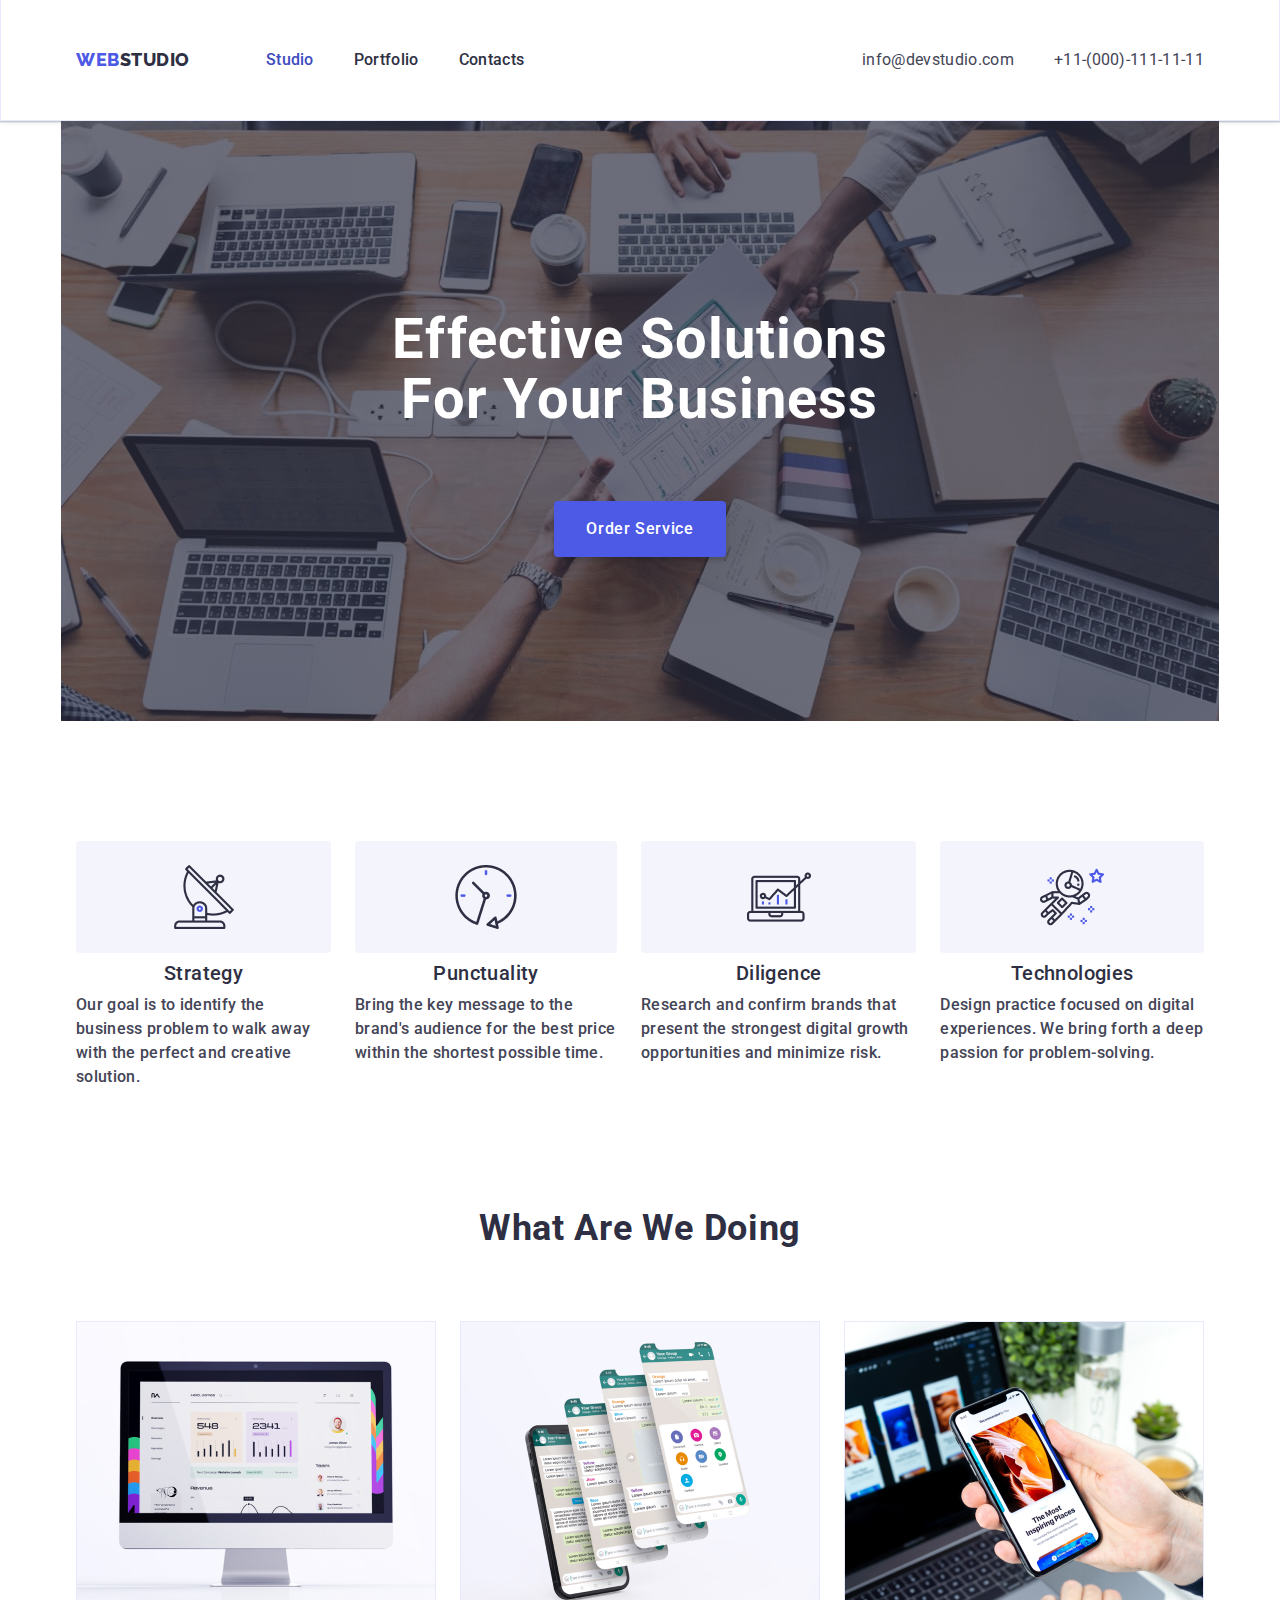
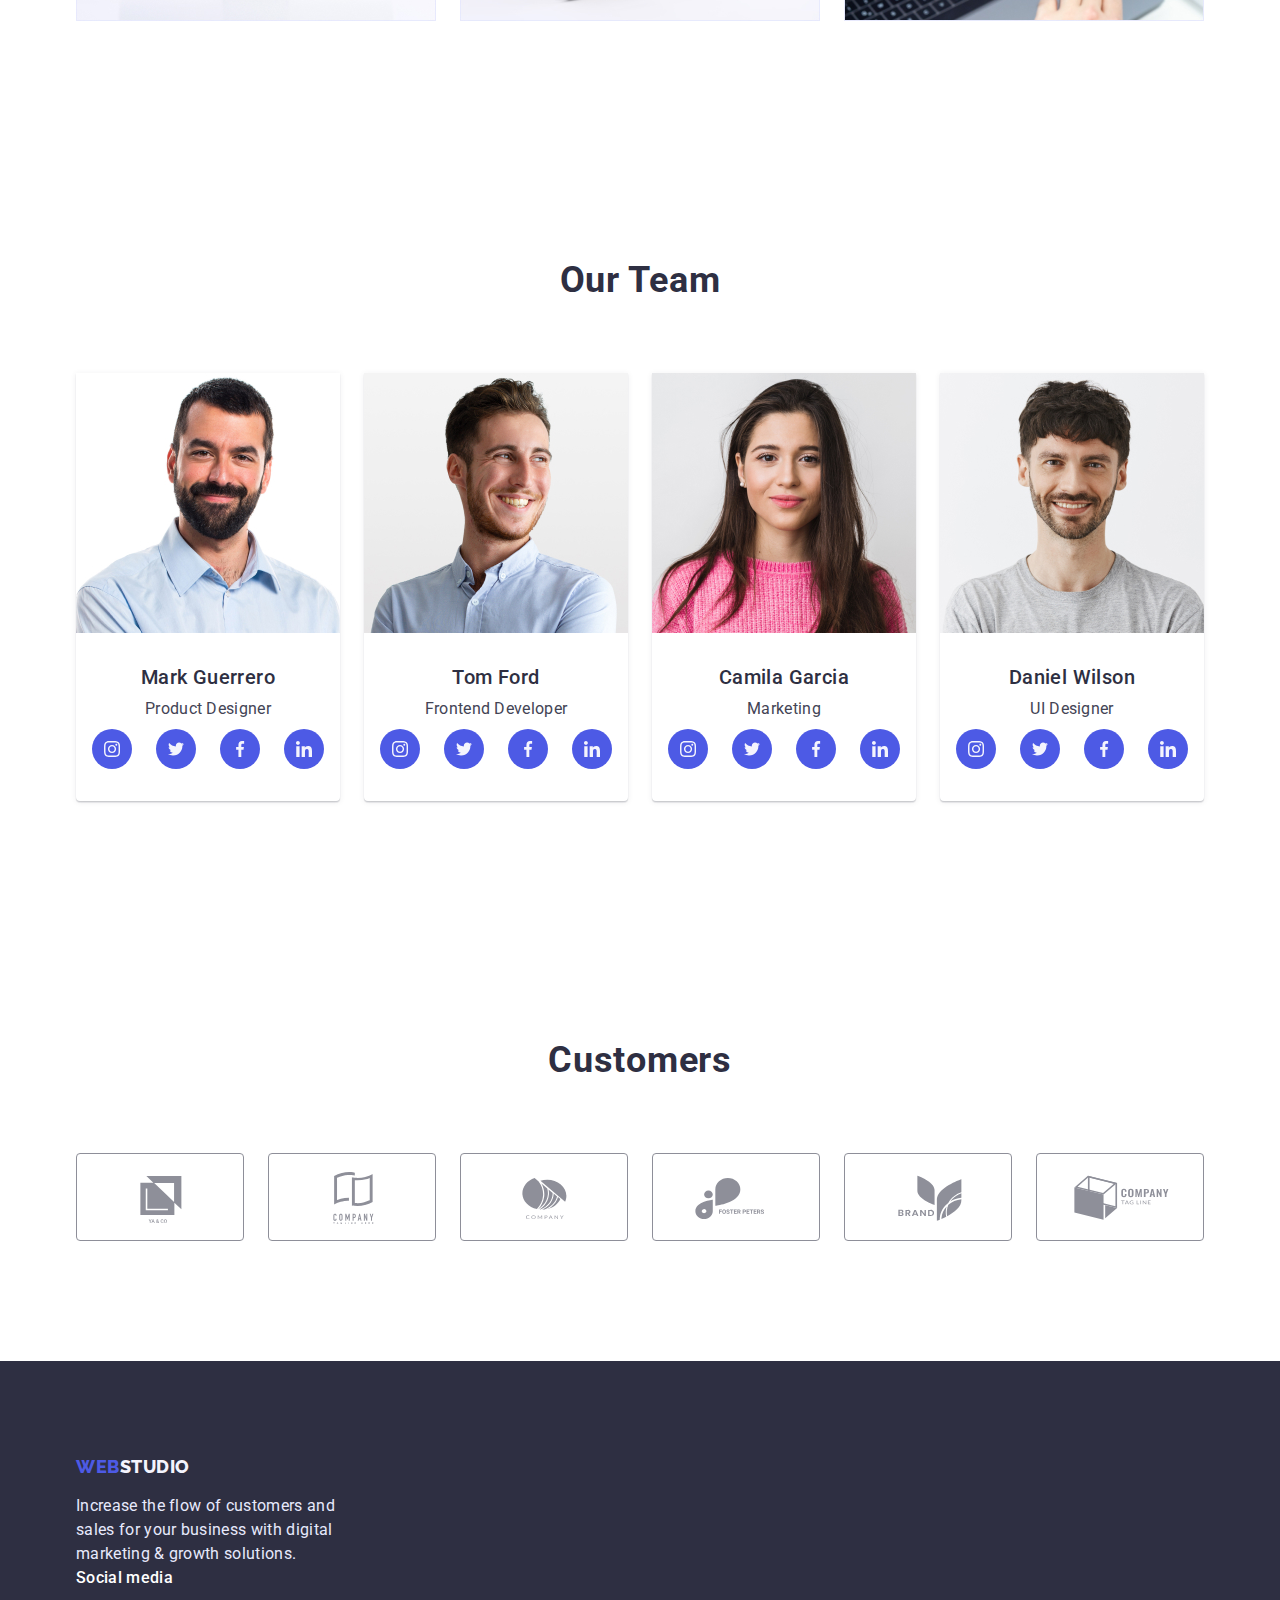
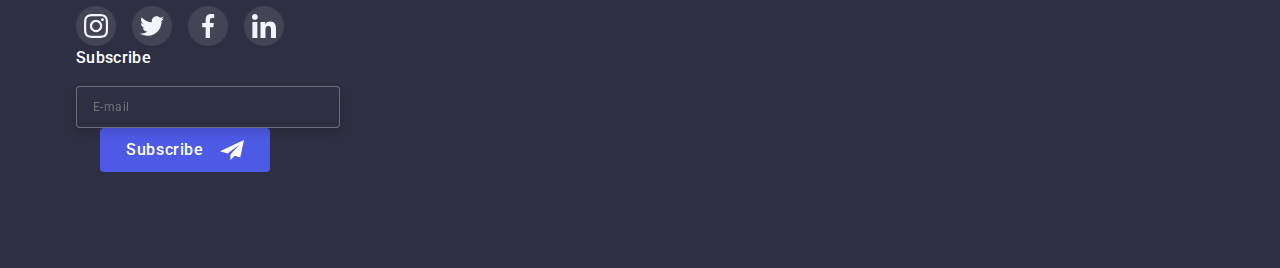
==== index.html @ 268001d0 "Update index.html" ====
<!DOCTYPE html>
<html lang="en">
  <head>
    <meta charset="UTF-8" />
    <meta http-equiv="X-UA-Compatible" content="IE=edge" />
    <meta name="viewport" content="width=device-width, initial-scale=1.0" />

    <link rel="preconnect" href="https://fonts.googleapis.com" />
    <link rel="preconnect" href="https://fonts.gstatic.com" crossorigin />
    <link rel="preconnect" href="https://fonts.googleapis.com" />
    <link rel="preconnect" href="https://fonts.gstatic.com" crossorigin />
    <title>WebStudio</title>
    <link
      href="https://fonts.googleapis.com/css2?family=Raleway:wght@800&family=Roboto:wght@400;500;700;900&display=swap"
      rel="stylesheet"
    />
    <link
      rel="stylesheet"
      href="https://cdn.jsdelivr.net/npm/modern-normalize@1.1.0/modern-normalize.min.css"
    />
    <link rel="stylesheet" href="./css/styles.css" />
  </head>
  <body>
    <!-- =====================navigation====================== -->
    <header class="line">
      <div class="container header-page container">
        <nav class="header-page-nav">
          <a class="link logo" href="./index.html"
            ><span class="accent">Web</span>Studio</a
          >
          <ul class="link header-page-menu">
            <li class="menu-item">
              <a class="link page-navigation current" href="">Studio</a>
            </li>
            <li class="menu-item">
              <a class="link page-navigation" href="portfolio.html"
                >Portfolio</a
              >
            </li>
            <li class="menu-item">
              <a class="link page-navigation" href="">Contacts</a>
            </li>
          </ul>
        </nav>
        <address class="connection">
          <ul class="link header-page-connect">
            <li class="mail">
              <a class="link contacts" href="mailto:info@devstudio.com"
                >info@devstudio.com</a
              >
            </li>
            <li>
              <a class="link contacts" href="tel:+110001111111"
                >+11-(000)-111-11-11</a
              >
            </li>
          </ul>
        </address>
        <button class="mobile-btn" type="button" data-modal-open>
          <svg class="mobile-btn-icon" width="32" height="22">
            <use href="./images/icons.svg#icon-burger"></use>
          </svg>
        </button>
      </div>
      <div class="mobile-menu" data-modal>
        <button class="mobile-menu-close-btn" data-modal-close>
          <svg class="mobilemenu-close-icon" width="8" height="8">
            <use href="./images/icons.svg#icon-close-black"></use>
          </svg>
        </button>
        <div class="mobile-menu-list">
          <ul class="mobile-menu-list-wrapper">
            <li class="mobile-menu-list-icon">
              <a class="mobile-menu-item" href="#">Studio</a>
            </li>
            <li class="mobile-menu-list-icon">
              <a class="mobile-menu-item" href="#">Portfolio</a>
            </li>
            <li class="mobile-menu-list-icon">
              <a class="mobile-menu-item" href="#">Contacts</a>
            </li>
          </ul>
          <ul class="mobile-connecting">
            <li class="mobile-menu-connect">
              <a class="mobile-menu-connect-tel" href="tel:+11(000)1111111"
                >+11 (000) 111-11-11</a
              >
            </li>
            <li class="mobile-menu-connect">
              <a
                class="mobile-menu-connect-mail"
                href="mailto:info@devstudio.com"
                >info@devstudio.com</a
              >
            </li>
          </ul>
          <ul class="mobile-soc">
            <li class="mobile-soc-item">
              <a href="" class="mobile-soc-icon">
                <svg class="mobile-soc-net-icon" width="24" height="24">
                  <use href="./images/icons.svg#icon-instagram"></use>
                </svg>
              </a>
            </li>
            <li class="mobile-soc-item">
              <a href="" class="mobile-soc-icon">
                <svg class="mobile-soc-net-icon" width="24" height="24">
                  <use href="./images/icons.svg#icon-twitter"></use>
                </svg>
              </a>
            </li>
            <li class="mobile-soc-item">
              <a href="" class="mobile-soc-icon">
                <svg class="mobile-soc-net-icon" width="24" height="24">
                  <use href="./images/icons.svg#icon-facebook"></use>
                </svg>
              </a>
            </li>
            <li class="mobile-soc-item">
              <a href="" class="mobile-soc-icon">
                <svg class="mobile-soc-net-icon" width="24" height="24">
                  <use href="./images/icons.svg#icon-linkedin"></use>
                </svg>
              </a>
            </li>
          </ul>
        </div>
      </div>
    </header>
    <main>
      <!-- ==========================hero==================== -->
      <section class="hero container">
        <div class="hero-container">
          <h1 class="hero-name">Effective Solutions for Your Business</h1>
          <button class="hero-button" type="button" data-modal-open>
            Order Service
          </button>
        </div>
      </section>

      <!-- ========================top priorities================== -->
      <section class="priorities-page">
        <div class="container">
          <h2 class="visually-hidden">top priorities</h2>
          <ul class="link priorities">
            <li class="page">
              <h3 class="priorities-name">Strategy</h3>
              <p class="priorities-item">
                Our goal is to identify the business problem to walk away with
                the perfect and creative solution.
              </p>
            </li>
            <li class="page">
              <h3 class="priorities-name">Punctuality</h3>
              <p class="priorities-item">
                Bring the key message to the brand's audience for the best price
                within the shortest possible time.
              </p>
            </li>
            <li class="page">
              <h3 class="priorities-name">Diligence</h3>
              <p class="priorities-item">
                Research and confirm brands that present the strongest digital
                growth opportunities and minimize risk.
              </p>
            </li>
            <li class="page">
              <h3 class="priorities-name">Technologies</h3>
              <p class="priorities-item">
                Design practice focused on digital experiences. We bring forth a
                deep passion for problem-solving.
              </p>
            </li>
          </ul>
        </div>
      </section>
      <!-- ========================what are we doing=================== -->
      <section class="doing">
        <div class="container activities">
          <h2 class="activities-item">What are we doing</h2>
          <ul class="link doing-page">
            <li class="doing-box">
              <img
                class="img"
                src="./images/screen.jpg"
                width="360"
                height="300"
                alt="screen"
              />
            </li>
            <li class="doing-box">
              <img
                class="doing-img"
                src="./images/soft.jpg"
                width="360"
                height="300"
                alt="soft"
              />
            </li>
            <li class="doing-box">
              <img
                class="doing-img"
                src="./images/phone.jpg"
                width="360"
                height="300"
                alt="phone"
              />
            </li>
          </ul>
        </div>
      </section>

      <!-- ============================our team================ -->
      <section class="team">
        <div class="container">
          <h2 class="team-item">Our Team</h2>
          <ul class="link team-section">
            <li class="team-titel">
              <img
                src="./images/mark.jpg"
                width="264"
                height="260"
                alt="Mark Guerrero"
              />
              <div class="team-page">
                <h3 class="name">Mark Guerrero</h3>
                <p class="job-titel">Product Designer</p>
                <ul class="link team-social-box">
                  <li class="team-social-item">
                    <a class="team-social-item-btn" href="#">
                      <svg class="" width="16" height="16">
                        <use href="./images/icons.svg#icon-instagram"></use>
                      </svg>
                    </a>
                  </li>
                  <li class="team-social-item">
                    <a class="team-social-item-btn" href="#">
                      <svg class="x" width="16" height="16">
                        <use href="./images/icons.svg#icon-twitter"></use>
                      </svg>
                    </a>
                  </li>
                  <li class="team-social-item">
                    <a class="team-social-item-btn" href="#">
                      <svg class="x" width="16" height="16">
                        <use href="./images/icons.svg#icon-facebook"></use>
                      </svg>
                    </a>
                  </li>
                  <li class="team-social-item">
                    <a class="team-social-item-btn" href="#">
                      <svg class="x" width="16" height="16">
                        <use href="./images/icons.svg#icon-linkedin"></use>
                      </svg>
                    </a>
                  </li>
                </ul>
              </div>
            </li>
            <li class="team-titel">
              <img
                src="./images/tom.jpg"
                width="264"
                height="260"
                alt="Tom Ford"
              />
              <div class="team-page">
                <h3 class="name">Tom Ford</h3>
                <p class="job-titel">Frontend Developer</p>
                <ul class="link team-social-box">
                  <li class="team-social-item">
                    <a class="team-social-item-btn" href="#">
                      <svg class="" width="16" height="16">
                        <use href="./images/icons.svg#icon-instagram"></use>
                      </svg>
                    </a>
                  </li>
                  <li class="team-social-item">
                    <a class="team-social-item-btn" href="#">
                      <svg class="x" width="16" height="16">
                        <use href="./images/icons.svg#icon-twitter"></use>
                      </svg>
                    </a>
                  </li>
                  <li class="team-social-item">
                    <a class="team-social-item-btn" href="#">
                      <svg class="x" width="16" height="16">
                        <use href="./images/icons.svg#icon-facebook"></use>
                      </svg>
                    </a>
                  </li>
                  <li class="team-social-item">
                    <a class="team-social-item-btn" href="#">
                      <svg class="x" width="16" height="16">
                        <use href="./images/icons.svg#icon-linkedin"></use>
                      </svg>
                    </a>
                  </li>
                </ul>
              </div>
            </li>
            <li class="team-titel">
              <img
                src="./images/camila.jpg"
                width="264"
                height="260"
                alt="Camila Garcia"
              />
              <div class="team-page">
                <h3 class="name">Camila Garcia</h3>
                <p class="job-titel">Marketing</p>
                <ul class="link team-social-box">
                  <li class="team-social-item">
                    <a class="team-social-item-btn" href="#">
                      <svg class="" width="16" height="16">
                        <use href="./images/icons.svg#icon-instagram"></use>
                      </svg>
                    </a>
                  </li>
                  <li class="team-social-item">
                    <a class="team-social-item-btn" href="#">
                      <svg class="x" width="16" height="16">
                        <use href="./images/icons.svg#icon-twitter"></use>
                      </svg>
                    </a>
                  </li>
                  <li class="team-social-item">
                    <a class="team-social-item-btn" href="#">
                      <svg class="x" width="16" height="16">
                        <use href="./images/icons.svg#icon-facebook"></use>
                      </svg>
                    </a>
                  </li>
                  <li class="team-social-item">
                    <a class="team-social-item-btn" href="#">
                      <svg class="x" width="16" height="16">
                        <use href="./images/icons.svg#icon-linkedin"></use>
                      </svg>
                    </a>
                  </li>
                </ul>
              </div>
            </li>
            <li class="team-titel">
              <img
                src="./images/daniel.jpg"
                width="264"
                height="260"
                alt="Daniel Wilson"
              />
              <div class="team-page">
                <h3 class="name">Daniel Wilson</h3>
                <p class="job-titel">UI Designer</p>
                <ul class="link team-social-box">
                  <li class="team-social-item">
                    <a class="team-social-item-btn" href="#">
                      <svg class="" width="16" height="16">
                        <use href="./images/icons.svg#icon-instagram"></use>
                      </svg>
                    </a>
                  </li>
                  <li class="team-social-item">
                    <a class="team-social-item-btn" href="#">
                      <svg class="x" width="16" height="16">
                        <use href="./images/icons.svg#icon-twitter"></use>
                      </svg>
                    </a>
                  </li>
                  <li class="team-social-item">
                    <a class="team-social-item-btn" href="#">
                      <svg class="x" width="16" height="16">
                        <use href="./images/icons.svg#icon-facebook"></use>
                      </svg>
                    </a>
                  </li>
                  <li class="team-social-item">
                    <a class="team-social-item-btn" href="#">
                      <svg class="x" width="16" height="16">
                        <use href="./images/icons.svg#icon-linkedin"></use>
                      </svg>
                    </a>
                  </li>
                </ul>
              </div>
            </li>
          </ul>
        </div>
      </section>
      <!-- ====================customers============== -->
      <section class="customers">
        <div class="container">
          <h2 class="customers-title">Customers</h2>
          <ul class="link customers-box">
            <li class="customers-box-item">
              <a class="customers-item link" href="#">
                <svg class="svg-icon" width="104" height="56">
                  <use href="./images/icons.svg#icon-logo-1"></use>
                </svg>
              </a>
            </li>
            <li class="customers-box-item">
              <a class="customers-item link" href="#">
                <svg class="svg-icon" width="104" height="56">
                  <use href="./images/icons.svg#icon-logo1"></use>
                </svg>
              </a>
            </li>
            <li class="customers-box-item">
              <a class="customers-item link" href="#">
                <svg class="svg-icon" width="104" height="56">
                  <use href="./images/icons.svg#icon-logo2"></use>
                </svg>
              </a>
            </li>
            <li class="customers-box-item">
              <a class="customers-item link" href="#">
                <svg class="svg-icon" width="104" height="56">
                  <use href="./images/icons.svg#icon-logo3"></use>
                </svg>
              </a>
            </li>
            <li class="customers-box-item">
              <a class="customers-item link" href="#">
                <svg class="svg-icon" width="104" height="56">
                  <use href="./images/icons.svg#icon-logo4"></use>
                </svg>
              </a>
            </li>
            <li class="customers-box-item">
              <a class="customers-item link" href="#">
                <svg class="svg-icon" width="104" height="56">
                  <use href="./images/icons.svg#icon-logo6"></use>
                </svg>
              </a>
            </li>
          </ul>
        </div>
      </section>
    </main>
    <!-- =======================footer========================= -->
    <footer>
      <div class="container footer-box">
        <div>
          <a class="link logo-footer" href="./index.html"
            ><span class="accent">Web</span>Studio</a
          >
          <p class="footer-item">
            Increase the flow of customers and sales for your business with
            digital marketing & growth solutions.
          </p>
        </div>
        <div class="footer-box-left">
          <p class="footer-box-name">Social media</p>
          <ul class="link footer-box-left-item">
            <li class="footer-box-left-title">
              <a class="link footer-social" href="#">
                <svg class="footer-social-icon" width="24" height="24">
                  <use href="./images/icons.svg#icon-instagram"></use>
                </svg>
              </a>
            </li>
            <li class="footer-box-left-title">
              <a class="link footer-social" href="#">
                <svg class="footer-social-icon" width="24" height="24">
                  <use href="./images/icons.svg#icon-twitter"></use>
                </svg>
              </a>
            </li>
            <li class="footer-box-left-title">
              <a class="link footer-social" href="#">
                <svg class="footer-social-icon" width="24" height="24">
                  <use href="./images/icons.svg#icon-facebook"></use>
                </svg>
              </a>
            </li>
            <li class="footer-box-left-title">
              <a class="link footer-social" href="#">
                <svg class="footer-social-icon" width="24" height="24">
                  <use href="./images/icons.svg#icon-linkedin"></use>
                </svg>
              </a>
            </li>
          </ul>
        </div>
        <div class="form-wrapper">
          <p class="form-title">Subscribe</p>
          <form class="form">
            <label for="E-mail">
              <input
                class="footer-input"
                id="E-mail"
                type="text"
                name="E-mail"
                placeholder="E-mail"
              />
            </label>
            <button class="form-btn" type="submit">
              Subscribe
              <svg width="24" height="24">
                <use href="./images/icons.svg#icon-send"></use>
              </svg>
            </button>
          </form>
        </div>
      </div>
    </footer>
    <div class="backdrop is-hidden" data-modal>
      <div class="modal">
        <button type="button" class="modal-close-btn" data-modal-close>
          <svg class="modal-close-btn-icon" width="8" height="8">
            <use href="./images/icons.svg#icon-close-black"></use>
          </svg>
        </button>

        <p class="modal-title">Leave your contacts and we will call you back</p>
        <form class="modal-wrapper">
          <label class="modal-form-box">
            <span class="input-title">Name</span>
            <span class="form-icon-wrapper icon-wrapper">
              <input
                class="form-input"
                type="text"
                name="user_name"
                required
                pattern="[a-zA-Zа-яА-яіІї]+"
                minlength="2"
              />
              <svg class="form-icon" width="18" height="18">
                <use href="./images/icons.svg#icon-person"></use>
              </svg>
            </span>
          </label>

          <label class="modal-form-box">
            <span class="input-title">Phone</span>
            <span class="form-icon-wrapper icon-wrapper">
              <input
                class="form-input"
                name="user_phone"
                type="tel"
                pattern="[0-9{3}-[0-9]{3}-[0-9]{2}-[0-9]{2}]"
                title="xxx-xxx-xx-xx"
              />
              <svg class="form-icon" width="18" height="24">
                <use href="./images/icons.svg#icon-phone"></use>
              </svg>
            </span>
          </label>
          <label class="modal-form-box">
            <span class="input-title">Email</span>
            <span class="form-icon-wrapper icon-wrapper">
              <input
                class="form-input"
                name="user_email"
                type="email"
                required
              />

              <svg class="form-icon" width="18" height="24">
                <use href="./images/icons.svg#icon-email"></use>
              </svg>
            </span>
          </label>
          <label class="textarea-label">
            <span class="input-title">Comment</span>
            <textarea
              name="text"
              class="text-input icon-wrapper"
              placeholder="Text input"
            ></textarea>
          </label>

          <input
            class="check-icon visually-hidden"
            id="user-policy"
            type="checkbox"
            name="useer_policy"
          />

          <label for="user-policy" class="user-policy-item"
            >I accept the terms and conditions of the
            <a class="policy" href="">Privacy Policy</a></label
          >

          <div>
            <button class="modal-form-btn" type="submit">Send</button>
          </div>
        </form>
      </div>
    </div>

    <script src="./js/modal.js"></script>
    <script src="./js/mobile-menu.js"></script>
  </body>
</html>
---- css/styles.css ----
:root {
  --primary-brand: #4d5ae5;
  --pressed-state: #404bbf;
  --dark: #2e2f42;
  --success: #31d0aa;
  --text: #434455;
  --subtle-text: #8e8f99;
  --accent: #e7e9fc;
  --light: #f4f4fd;
  --modal-overlay: rgba(46, 47, 66, 0.4);
  --hero-background: rgba(46, 47, 66, 0.7);
  --main: #ffffff;
  --transinion-btn: 250ms cubic-bezier(0.4, 0, 0.2, 1);
  --form-color: rgba(255, 255, 255, 0.6);
}

/*  =================nulling styles===================== */

h1,
h2,
h3,
p {
  margin-top: 0;
  margin-bottom: 0;
}

ul {
  list-style: none;
  margin-bottom: 0;
  margin-top: 0;
  padding-left: 0;
}

.link {
  list-style: none;
  text-decoration: none;
}

img {
  display: block;
  width: 100%;
  height: auto;
}
button {
  cursor: pointer;
}

/* ===============================container================= */

/* ===================body===================== */

body {
  font-family: "Roboto", sans-serif;
  background: var(--main);
  color: var(--dark);
}

.page-navigation.current {
  color: var(--pressed-state);
}

/* --------------header------------- */
/* ==============mobile================== */
.container {
  padding-left: 16px;
  padding-right: 16px;
}

@media screen and (min-width: 428px) {
  .container {
    width: 428px;
    margin-left: auto;
    margin-right: auto;
  }
}
@media screen and (max-width: 768px) {
  .header-page-menu {
    display: none;
  }
  .connection {
    display: none;
  }
}
.header-page {
  display: flex;
  align-items: center;
  justify-content: space-between;
  padding-top: 24px;
  padding-bottom: 24px;
}
.accent {
  color: var(--primary-brand);
}

.logo {
  margin-right: 76px;
  padding-top: 24px;
  padding-bottom: 24px;
  font-family: "Raleway", sans-serif;
  font-weight: 800;
  font-size: 18px;
  line-height: 1.33;
  letter-spacing: 0.03em;
  text-transform: uppercase;
  color: var(--dark);
}

.mobile-btn {
  border: none;
  background-color: transparent;
  padding: 0;
  height: 22px;
  stroke: #2e2f42;
}
/* ============mobile menu=============== */

@media screen and (max-width: 767px) {
  .mobile-menu {
    position: fixed;
    top: 0;
    left: 0;
    width: 100%;
    height: 100%;
    max-height: 796px;
    padding: 80px 35px 40px 40px;
    background-color: #fff;
    z-index: 1000;
    opacity: 0;
    visibility: hidden;
    pointer-events: none;
    transition: opacity var(--transinion-btn);
  }
  .mobile-menu.is-open {
    opacity: 1;
    visibility: visible;
    pointer-events: auto;
  }

  .mobile-menu-close-btn {
    position: absolute;
    top: 0;
    right: 0;
    margin-top: 24px;
    margin-right: 24px;

    background: #e7e9fc;
    border: 1px solid rgba(0, 0, 0, 0.1);
    border-radius: 50%;
  }
  .mobile-menu-item {
    font-weight: 700;
    font-size: 36px;
    line-height: 40px;
    letter-spacing: 0.02em;
    text-transform: capitalize;
    color: var(--dark);
    text-decoration: none;
  }
  .mobile-menu-item:hover,
  .mobile-menu-item:focus {
    color: var(--pressed-state);
  }
  .mobile-menu-list-icon:not(:last-child) {
    margin-bottom: 40px;
  }
  .mobile-menu-list-wrapper {
    margin-bottom: 284px;
  }
  .mobile-connecting {
    margin-bottom: 48px;
  }
  .mobile-menu-connect-tel {
    font-weight: 700;
    font-size: 36px;
    line-height: 40px;
    letter-spacing: 0.02em;
    text-transform: capitalize;
    color: var(--primary-brand);
  }
  .mobile-menu-connect-mail {
    font-weight: 500;
    font-size: 20px;
    line-height: 24px;
    letter-spacing: 0.02em;
    color: var(--text);
  }
  .mobile-menu-connect:nth-child(1) {
    margin-bottom: 40px;
  }
  .mobile-soc {
    display: flex;
  }
  .mobile-soc-item {
    width: 40px;
    height: 40px;
    background: var(--primary-brand);
    border-radius: 50%;
    display: flex;
    justify-content: center;
    align-items: center;
  }
  .mobile-soc-item:not(:last-child) {
    margin-right: 56px;
  }
}

/* ==============mobile menu============ */
/* ==============tablet============ */
@media screen and (min-width: 768px) {
  .container {
    width: 768px;
  }
  .mobile-btn {
    display: none;
  }
  .mobile-menu {
    display: none;
  }
  .header-page {
    display: flex;
    align-items: center;
  }
  .header-page-nav {
    display: flex;
    align-items: center;
  }
  .header-page-menu {
    display: flex;
    align-items: center;
    gap: 40px;
  }

  .connection {
    font-style: normal;
    margin-left: auto;
  }

  .mail {
    margin-right: 40px;
  }

  .contacts {
    font-weight: 400;
    font-size: 16px;
    line-height: 1.5;
    letter-spacing: 0.02em;
    color: var(--text);
    transition: color var(--transinion-btn);
  }

  .contacts:hover,
  .contacts:focus {
    color: var(--pressed-state);
  }
  .page-navigation {
    position: relative;
    padding-top: 24px;
    padding-bottom: 24px;
    font-weight: 500;
    font-size: 16px;
    line-height: 1.5;
    letter-spacing: 0.02em;
    color: var(--dark);
    display: block;
    transition: color var(--transinion-btn);
  }
  .page-navigation:hover,
  .page-navigation:focus {
    color: var(--pressed-state);
  }
}

/* ==================desktop================ */

@media screen and (min-width: 1200px) {
  .container {
    width: 1158px;
    padding-left: 15px;
    padding-right: 15px;
  }
  .header-page-connect {
    display: flex;
    align-items: center;
  }
}
/* ===============hero mobile============== */
.hero {
  margin-left: auto;
  margin-right: auto;
  background-color: var(--dark);
  background-position: center;
  background-repeat: no-repeat;
  background-size: cover;
}
@media screen and (max-width: 767px) {
  .hero {
    padding-top: 112px;
    padding-bottom: 112px;
    background-image: linear-gradient(
        rgba(46, 47, 66, 0.7),
        rgba(46, 47, 66, 0.7)
      ),
      url(../images/hero-mobile.jpg);
  }
  .hero-name {
    width: 382px;
  }
}
.hero-name {
  margin-bottom: 72px;
  font-size: 36px;
  line-height: 40px;
  text-align: center;
  letter-spacing: 0.02em;
  text-transform: capitalize;
  color: var(--main);
}
.hero-container {
  display: flex;
  flex-direction: column;
  align-items: center;
}
.hero-button {
  background: var(--primary-brand);
  box-shadow: 0px 4px 4px rgba(0, 0, 0, 0.15);
  border-radius: 4px;
  color: var(--main);
  font-weight: 500;
  font-size: 16px;
  line-height: 1.5;
  font-family: inherit;
  letter-spacing: 0.04em;
  padding: 16px 32px;
  border: none;
  transition: color var(--transinion-btn),
    background-color var(--transinion-btn);
}

.hero-button:hover,
.hero-button:focus {
  background-color: var(--pressed-state);
  color: var(--main);
}

@media screen and (min-width: 768px) and (max-width: 1199px) {
  .hero {
    padding-top: 112px;
    padding-bottom: 108px;
    background-image: linear-gradient(
        rgba(46, 47, 66, 0.7),
        rgba(46, 47, 66, 0.7)
      ),
      url(../images/hero-leptop-min.jpg);
  }
  .hero-name {
    width: 496px;
    font-size: 56px;
    line-height: 60px;
  }
}
@media screen and (min-width: 1200px) {
  .hero {
    padding-top: 188px;
    padding-bottom: 188px;
    height: 600px;
    background-image: linear-gradient(
        rgba(46, 47, 66, 0.7),
        rgba(46, 47, 66, 0.7)
      ),
      url(../images/hero.jpg);
  }
  .hero-name {
    width: 496px;
    font-size: 56px;
    line-height: 60px;
  }
}
/* -----------------hero-------------- */
/* =================line========== */
/* .page-navigation::after {
  position: absolute;
  left: 0;
  bottom: 0;
  content: "";
  display: block;
  width: 100%;
  height: 4px;
  border-radius: 2px;
  background-color: var(--pressed-state);
  opacity: 0;
  transition: opacity var(--transinion-btn);
}

.current::after {
  opacity: 1;
}











/*---------------------top priorities ------------------ */
.visually-hidden {
  position: absolute;
  white-space: nowrap;
  width: 1px;
  height: 1px;
  overflow: hidden;
  border: 0;
  padding: 0;
  clip: rect(0 0 0 0);
  clip-path: inset(50%);
  margin: -1px;
}

.priorities-name {
  margin-bottom: 8px;
}

@media screen and (max-width: 767px) {
  .page:not(last-child) {
    margin-bottom: 72px;
  }
}
.priorities-name {
  font-size: 36px;
  line-height: 1.11;
  text-align: center;
  letter-spacing: 0.02em;
  text-transform: capitalize;
  color: var(--dark);
}
.priorities-item {
  font-weight: 500;
  font-size: 16px;
  line-height: 1.5;
  letter-spacing: 0.02em;
  color: var(--text);
}

@media screen and (min-width: 768px) and (max-width: 1199px) {
  .priorities {
    display: flex;
    flex-wrap: wrap;
  }
  .page {
    width: calc((100% - 24px) / 2);
  }
  .page:nth-child(-n + 2) {
    margin-bottom: 72px;
  }
}
@media screen and (min-width: 1200px) {
  .priorities {
    display: flex;
  }

  .page:not(:last-child) {
    margin-right: 24px;
  }
  .priorities-page {
    padding-top: 120px;
    padding-bottom: 120px;
  }

  .priorities-name {
    font-weight: 500;
    font-size: 20px;
    line-height: 1.2;
  }
  .page::before {
    display: block;
    content: "";
    height: 112px;
    margin-bottom: 8px;
    background: var(--light);
    border-radius: 4px;
    background-position: center;
    background-repeat: no-repeat;
  }
  .page:nth-child(1)::before {
    background-image: url(../images/section2/camila.jpg);
  }
  .page:nth-child(2)::before {
    background-image: url(../images/section2/clock.png);
  }
  .page:nth-child(3)::before {
    background-image: url(../images/section2/diagram.png);
  }
  .page:nth-child(4)::before {
    background-image: url(../images/section2/astronaut.png);
  }
}

/* ==================icon=========== */
/* .page::before {
  display: block;
  content: "";
  height: 112px;
  margin-bottom: 8px;
  background: var(--light);
  border-radius: 4px;
  background-position: center;
  background-repeat: no-repeat;
}
.page:nth-child(1)::before {
  background-image: url(../images/section2/camila.jpg);
}
.page:nth-child(2)::before {
  background-image: url(../images/section2/clock.png);
}
.page:nth-child(3)::before {
  background-image: url(../images/section2/diagram.png);
}
.page:nth-child(4)::before {
  background-image: url(../images/section2/astronaut.png);
}

/*------------------------ what are we doing----------------- */
@media screen and (max-width: 1157px) {
  .doing {
    display: none;
  }
}
.doing {
  padding-bottom: 120px;
}

.activities-item {
  margin-bottom: 72px;
  font-size: 36px;
  line-height: 1.11;
  text-align: center;
  letter-spacing: 0.02em;
  text-transform: capitalize;
  color: var(--dark);
}

.doing-box:not(:last-child) {
  margin-right: 24px;
}

.doing-page {
  display: flex;
}
*/

/*-------------------------------- our team----------------------- */
.team {
  padding-top: 96px;
  padding-bottom: 96px;
  background-color: var(--light);
}
.team-item {
  margin-bottom: 72px;
  font-size: 36px;
  line-height: 1.11;
  text-align: center;
  letter-spacing: 0.02em;
  text-transform: capitalize;
  color: var(--dark);
}
.team-titel {
  background-color: var(--main);
  box-shadow: 0px 1px 6px rgba(46, 47, 66, 0.08),
    0px 1px 1px rgba(46, 47, 66, 0.16), 0px 2px 1px rgba(46, 47, 66, 0.08);
  border-radius: 0px 0px 4px 4px;
}
.team-page {
  padding: 32px 16px;
}

.name {
  margin-bottom: 8px;
  font-weight: 500;
  font-size: 20px;
  line-height: 1.2;
  text-align: center;
  letter-spacing: 0.02em;
  color: var(--dark);
}
.job-titel {
  font-size: 16px;
  line-height: 1.5;
  text-align: center;
  letter-spacing: 0.02em;
  color: var(--text);
  margin-bottom: 8px;
}
.team-social-box {
  display: flex;
  align-items: center;
  justify-content: space-between;
}
.team-social-item-btn {
  display: flex;
  justify-content: center;
  align-items: center;
  width: 40px;
  height: 40px;
  background-color: var(--primary-brand);
  border-radius: 50%;
  transition: background-color var(--transinion-btn),
    filter var(--transinion-btn);
}
.team-social-item-btn:hover,
.team-social-item-btn:focus {
  filter: drop-shadow(0px 4px 4px rgba(0, 0, 0, 0.25));
  background-color: var(--pressed-state);
}
@media screen and (max-width: 767px) {
  .team-titel:not(:last-child) {
    margin-bottom: 72px;
  }
}
@media screen and (min-width: 768px) and (max-width: 1199px) {
  .team-section {
    display: flex;
    flex-wrap: wrap;
    row-gap: 64px;
    column-gap: 24px;
  }
  .team-titel {
    width: calc((100% - 24px) / 2);
  }
}
@media screen and (min-width: 1158px) {
  .team {
    padding-top: 120px;
    padding-bottom: 110px;
  }
  .team-titel:not(:last-child) {
    margin-right: 24px;
  }
  .team-section {
    display: flex;
  }
}

/* =====================customers================ */
.customers {
  padding-top: 96px;
  padding-bottom: 96px;
}

.customers-title {
  margin-bottom: 72px;
  font-size: 36px;
  line-height: 1.11;
  text-align: center;
  letter-spacing: 0.02em;
  text-transform: capitalize;
  color: var(--dark);
}
@media screen and (max-width: 767px) {
  .customers-box {
    display: flex;
    flex-wrap: wrap;
    column-gap: 16px;
    row-gap: 72px;
  }
  .customers-box-item {
    width: calc((100% - 16px) / 2);
  }
  .customers-item {
    width: 190px;
  }
}

.customers-item {
  height: 88px;
  display: flex;
  justify-content: center;
  align-items: center;
  border: 1px solid var(--subtle-text);
  border-radius: 4px;
  fill: #8e8f99;
  transition: fill var(--transinion-btn), border var(--transinion-btn);
}
.customers-item:hover,
.customers-item:focus {
  border: 1px solid var(--pressed-state);
  fill: var(--pressed-state);
}
@media screen and (min-width: 768px) and (max-width: 1157px) {
  .customers-box {
    display: flex;
    flex-wrap: wrap;
    column-gap: 16px;
    row-gap: 72px;
  }
  .customers-box-item {
    flex-basis: calc((100% - 48px) / 3);
  }
}
@media screen and (min-width: 1158px) {
  .customers {
    padding-top: 130px;
    padding-bottom: 120px;
  }
  .customers-box {
    display: flex;
    justify-content: center;
  }
  .customers-box-item:not(:last-child) {
    margin-right: 24px;
  }
  .customers-item {
    width: 168px;
  }
}

/*-------------------------footer------------------- */

footer {
  background-color: var(--dark);
  padding-top: 96px;
  padding-bottom: 96px;
}

.logo-footer {
  color: var(--light);
  font-family: "Raleway";
  font-weight: 800;
  font-size: 18px;
  line-height: 1.16;
  letter-spacing: 0.03em;
  text-transform: uppercase;
}

.footer-item {
  margin-top: 16px;
  line-height: 1.5;
  letter-spacing: 0.02em;
  color: var(--accent);
  width: 264px;
}

/* .footer-box {
  display: flex;
  align-items: baseline;
} */
.footer-box-left-item {
  display: flex;
}
/* .footer-box-left {
  margin-left: 120px;
} */
.footer-box-name {
  margin-bottom: 16px;
  font-weight: 500;
  font-size: 16px;
  line-height: 1.5;
  letter-spacing: 0.02em;
  color: var(--main);
}
.footer-box-left-title:not(:last-child) {
  margin-right: 16px;
}
.footer-social {
  display: flex;
  justify-content: center;
  align-items: center;
  width: 40px;
  height: 40px;
  background: rgba(255, 255, 255, 0.1);
  border-radius: 50%;
  padding: 0;
  transition: background-color var(--transinion-btn);
}
.footer-social:hover,
.footer-social:focus {
  background-color: var(--success);
}
@media screen and (max-width: 767px) {
  .footer-box {
    display: flex;
    flex-direction: column;
    align-items: center;
  }
}

/* ================================form=================== */
/* .form-wrapper {
  margin-left: 80px;
} */

.form-title {
  margin-bottom: 16px;
  font-weight: 500;
  font-size: 16px;
  line-height: 24px;
  letter-spacing: 0.02em;
  color: var(--main);
}

.footer-input {
  padding: 8px 16px;
  width: 264px;
  border: 1px solid rgba(255, 255, 255, 0.3);
  filter: drop-shadow(0px 4px 4px rgba(0, 0, 0, 0.15));
  border-radius: 4px;
  font-weight: 400;
  font-size: 12px;
  line-height: 24px;
  letter-spacing: 0.04em;
  color: var(--main);
  background-color: var(--dark);
}
.form-btn {
  display: flex;
  align-items: center;
  gap: 16px;
  background-color: var(--primary-brand);
  border-radius: 4px;
  border-color: transparent;
  padding: 8px 24px;
  margin-left: 24px;
  font-weight: 500;
  font-size: 16px;
  line-height: 24px;
  text-align: center;
  letter-spacing: 0.04em;
  color: var(--main);
  transition: background-color var(--transinion-btn);
}

.form-btn:hover,
.form-btn:focus {
  background-color: var(--pressed-state);
}
/* .form {
  display: flex;
  align-items: center;
} */

/*----------------------------- portfolio-------------------- */

/* ==============header========= */
.line {
  border: 1px solid var(--accent);
  border-top: none;
  box-shadow: 0px 2px 1px rgba(46, 47, 66, 0.08),
    0px 1px 1px rgba(46, 47, 66, 0.16), 0px 1px 6px rgba(46, 47, 66, 0.08);
}

/*---------------------------- our project-------------------- */
.project {
  padding-top: 96px;
  padding-bottom: 120px;
}
.project-button {
  font-family: inherit;
  background: var(--light);
  border: 1px solid var(--accent);
  border-radius: 4px;
  color: var(--primary-brand);
  padding: 12px 24px;
  font-weight: 500;
  font-size: 16px;
  line-height: 1.5;
  text-align: center;
  letter-spacing: 0.04em;
  transition: background-color var(--transinion-btn),
    color var(--transinion-btn), box-shadow var(--transinion-btn);
}

.project-button:hover,
.project-button:focus {
  background-color: var(--pressed-state);
  color: var(--main);
  box-shadow: 0px 3px 1px rgba(0, 0, 0, 0.1), 0px 2px 1px rgba(0, 0, 0, 0.08),
    0px 2px 2px rgba(0, 0, 0, 0.12);
  border-color: transparent;
}

.project-name {
  margin-bottom: 8px;
  font-weight: 500;
  font-size: 20px;
  line-height: 1.2;
  letter-spacing: 0.02em;
  color: var(--dark);
}

.project-item {
  margin: 0;
  font-size: 16px;
  line-height: 1.5;
  letter-spacing: 0.02em;
  color: var(--text);
}

.btn-menu {
  margin-bottom: 72px;
  display: flex;
  justify-content: center;
}

.btn-menu-item:not(:last-child) {
  margin-right: 24px;
}

.project-book {
  display: flex;
  flex-wrap: wrap;
  column-gap: 24px;
  row-gap: 48px;
}
.project-book-item {
  flex-basis: calc((100% - 48px) / 3);
}

.project-box {
  border: 1px solid var(--accent);
  border-top: none;
  padding: 32px 0 32px 16px;
}
.project-titel {
  display: block;
  transition: box-shadow var(--transinion-btn);
}
.project-titel:hover,
.project-titel:focus {
  box-shadow: 0px 1px 6px rgba(46, 47, 66, 0.08),
    0px 1px 1px rgba(46, 47, 66, 0.16), 0px 2px 1px rgba(46, 47, 66, 0.08);
}
/* =======================overlay================== */
.overlay {
  position: absolute;
  left: 0;
  top: 0;
  padding: 40px 32px;
  width: 100%;
  height: 100%;
  transform: translate(0, 100%);
  transition: transform var(--transinion-btn);
  line-height: 1.5;
  letter-spacing: 0.02em;
  color: #f4f4fd;
  background: #4d5ae5;
  background-blend-mode: soft-light;
  mix-blend-mode: normal;
}
.overlay-wrapper {
  position: relative;
  overflow: hidden;
}
.project-titel:hover .overlay,
.project-titel:focus .overlay {
  transform: translate(0, 0);
}
/* =================modal window====================== */
.backdrop {
  position: fixed;
  top: 0;
  left: 0;
  width: 100%;
  height: 100%;
  background: var(--modal-overlay);
  z-index: 100;
  transition: opacity var(--transinion-btn), visibility var(--transinion-btn);
}
.backdrop.is-hidden {
  opacity: 0;
  visibility: hidden;
  pointer-events: none;
}
.modal {
  width: 408px;
  min-height: 576px;
  background-color: var(--main);
  position: absolute;
  top: 50%;
  left: 50%;
  transform: translate(-50%, -50%);
  padding: 70px 24px 24px;
  border-radius: 4px;
}
.modal-close-btn {
  background-color: transparent;
  border-color: transparent;
  padding: 0;
  background: #e7e9fc;
  width: 24px;
  height: 24px;
  border-radius: 50%;
  display: flex;
  justify-content: center;
  align-items: center;
  position: absolute;
  top: 24px;
  right: 24px;
  transition: background-color 250ms cubic-bezier(0.4, 0, 0.2, 1);
}
.modal-close-btn-icon:hover,
.moal-close-btn-icon:focus {
}
.modal-close-btn:hover,
.modal-close-btn:focus {
  background-color: var(--pressed-state);
  fill: var(--main);
  border-color: transparent;
}
/* ==================modal-form==================== */

.modal-title {
  margin-bottom: 16px;
  font-weight: 500;
  font-size: 16px;
  line-height: 1.5;
  text-align: center;
  letter-spacing: 0.02em;
  color: var(--dark);
}
.modal-wrapper {
  display: flex;
  flex-direction: column;
  border-color: transparent;
}
.modal-form-box {
  margin-bottom: 8px;
}
.input-title {
  display: block;
  font-size: 12px;
  line-height: 14px;
  letter-spacing: 0.04em;
  color: var(--subtle-text);
  margin-bottom: 4px;
}
.form-icon-wrapper {
  position: relative;
  display: block;
}
.form-input {
  border-color: transparent;
  width: 100%;
  height: 40px;
  color: #2e2f42;
  padding-left: 38px;
  border-radius: 4px;
  transition: border-color var(--transinion-btn);
  font-family: "Roboto";
  font-style: normal;
  font-weight: 400;
  font-size: 16px;
  line-height: 1.5;
  letter-spacing: 0.02em;
}
.form-icon {
  position: absolute;
  top: 50%;
  left: 0;
  transform: translate(0, -50%);
  left: 16px;
  transition: fill var(--transinion-btn);
}
.icon-wrapper {
  display: block;
  border: 1px solid rgba(33, 33, 33, 0.2);
  border-radius: 4px;
  transition: border-color var(--transinion-btn);
}
.form-input:focus {
  border: 1px solid var(--primary-brand);
  outline: none;
}
.icon-wrapper:focus {
  border: 1px solid var(--primary-brand);
  fill: var(--primary-brand);
  outline: none;
}
.form-input:focus + .form-icon {
  fill: var(--primary-brand);
}
.textarea-label {
  margin-bottom: 16px;
}
.text-input {
  width: 100%;
  height: 120px;
  border: 1px solid rgba(33, 33, 33, 0.2);
  border-radius: 4px;
  resize: none;
  padding: 8px;
  padding-left: 16px;
  font-family: "Roboto";
  font-style: normal;
  font-weight: 400;
  font-size: 16px;
  line-height: 1.5;
  letter-spacing: 0.02em;
  color: #2e2f42;
}
.text-input::placeholder {
  font-family: "Roboto";
  font-style: normal;
  font-weight: 400;
  font-size: 12px;
  line-height: 1.16;
  letter-spacing: 0.04em;
  color: rgba(117, 117, 117, 0.5);
}
.user-policy-item:before {
  display: block;
  content: "";
  width: 16px;
  height: 16px;
  border: 1px solid var(--dark);
  border-radius: 2px;
  cursor: pointer;
}
.check-icon:checked + .user-policy-item::before {
  background-color: var(--pressed-state);
  background-image: url(../images/vector.svg);
  background-repeat: no-repeat;
  background-size: auto;
  background-position: center;
  transition: outline var(--transinion-btn);
}
.check-icon:focus + .user-policy-item::before {
  outline: 1px solid var(--primary-brand);
}
.user-policy-item {
  display: flex;
  align-items: center;
  gap: 8px;
  margin-bottom: 24px;
  font-family: "Roboto";
  font-style: normal;
  font-weight: 400;
  font-size: 12px;
  line-height: 1.16;
  letter-spacing: 0.04em;
  color: #757575;
}
.policy {
  color: var(--primary-brand);
}
.modal-form-btn {
  display: block;
  margin-left: auto;
  margin-right: auto;
  width: 169px;
  height: 56px;
  font-weight: 500;
  font-size: 16px;
  line-height: 1.5;
  text-align: center;
  letter-spacing: 0.04em;
  color: var(--main);
  background-color: #4d5ae5;
  box-shadow: 0px 4px 4px rgba(0, 0, 0, 0.15);
  border-radius: 4px;
  padding: 16px 32px;
  border-color: transparent;
  transition: background-color var(--pressed-state),
    box-shadow var(--transinion-btn);
}
.modal-form-btn:hover,
.modal-form-btn:focus {
  background-color: #404bbf;
  box-shadow: 0px 4px 4px rgba(0, 0, 0, 0.15);
  border-radius: 4px;
}
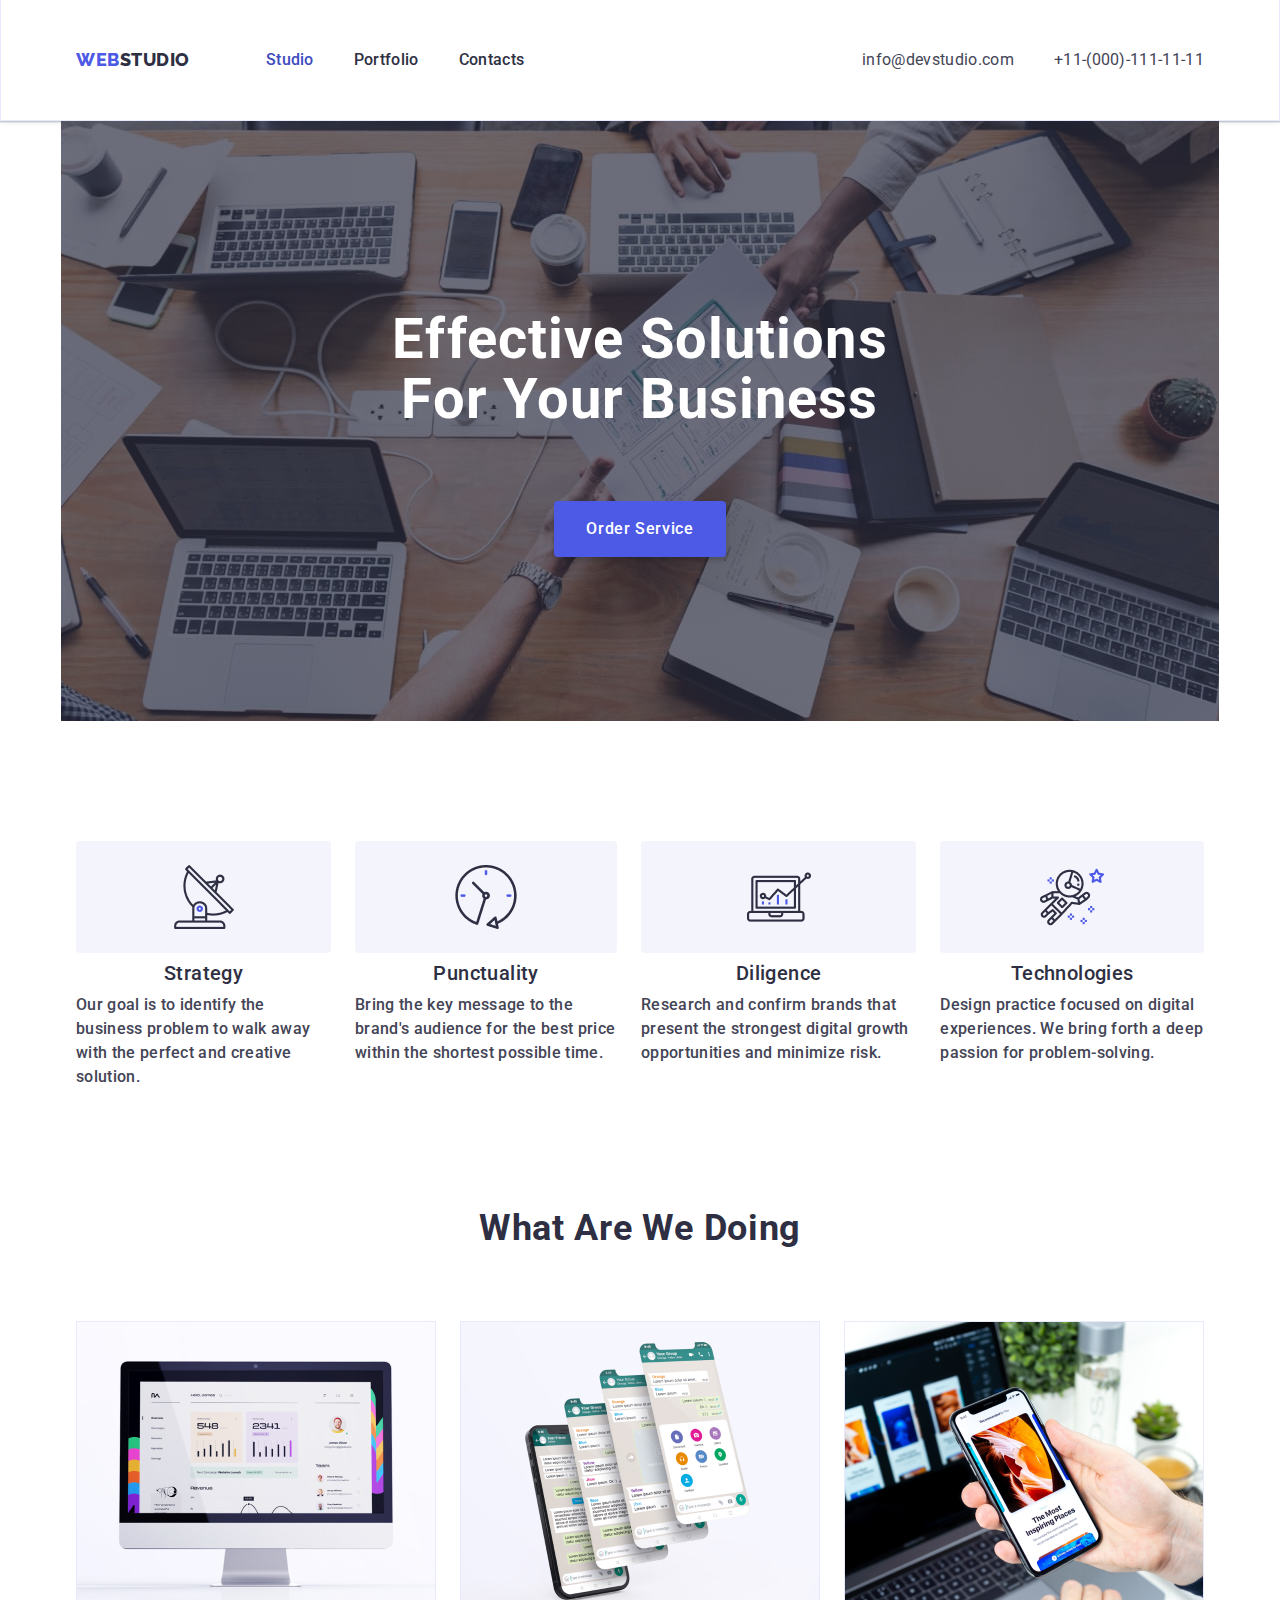
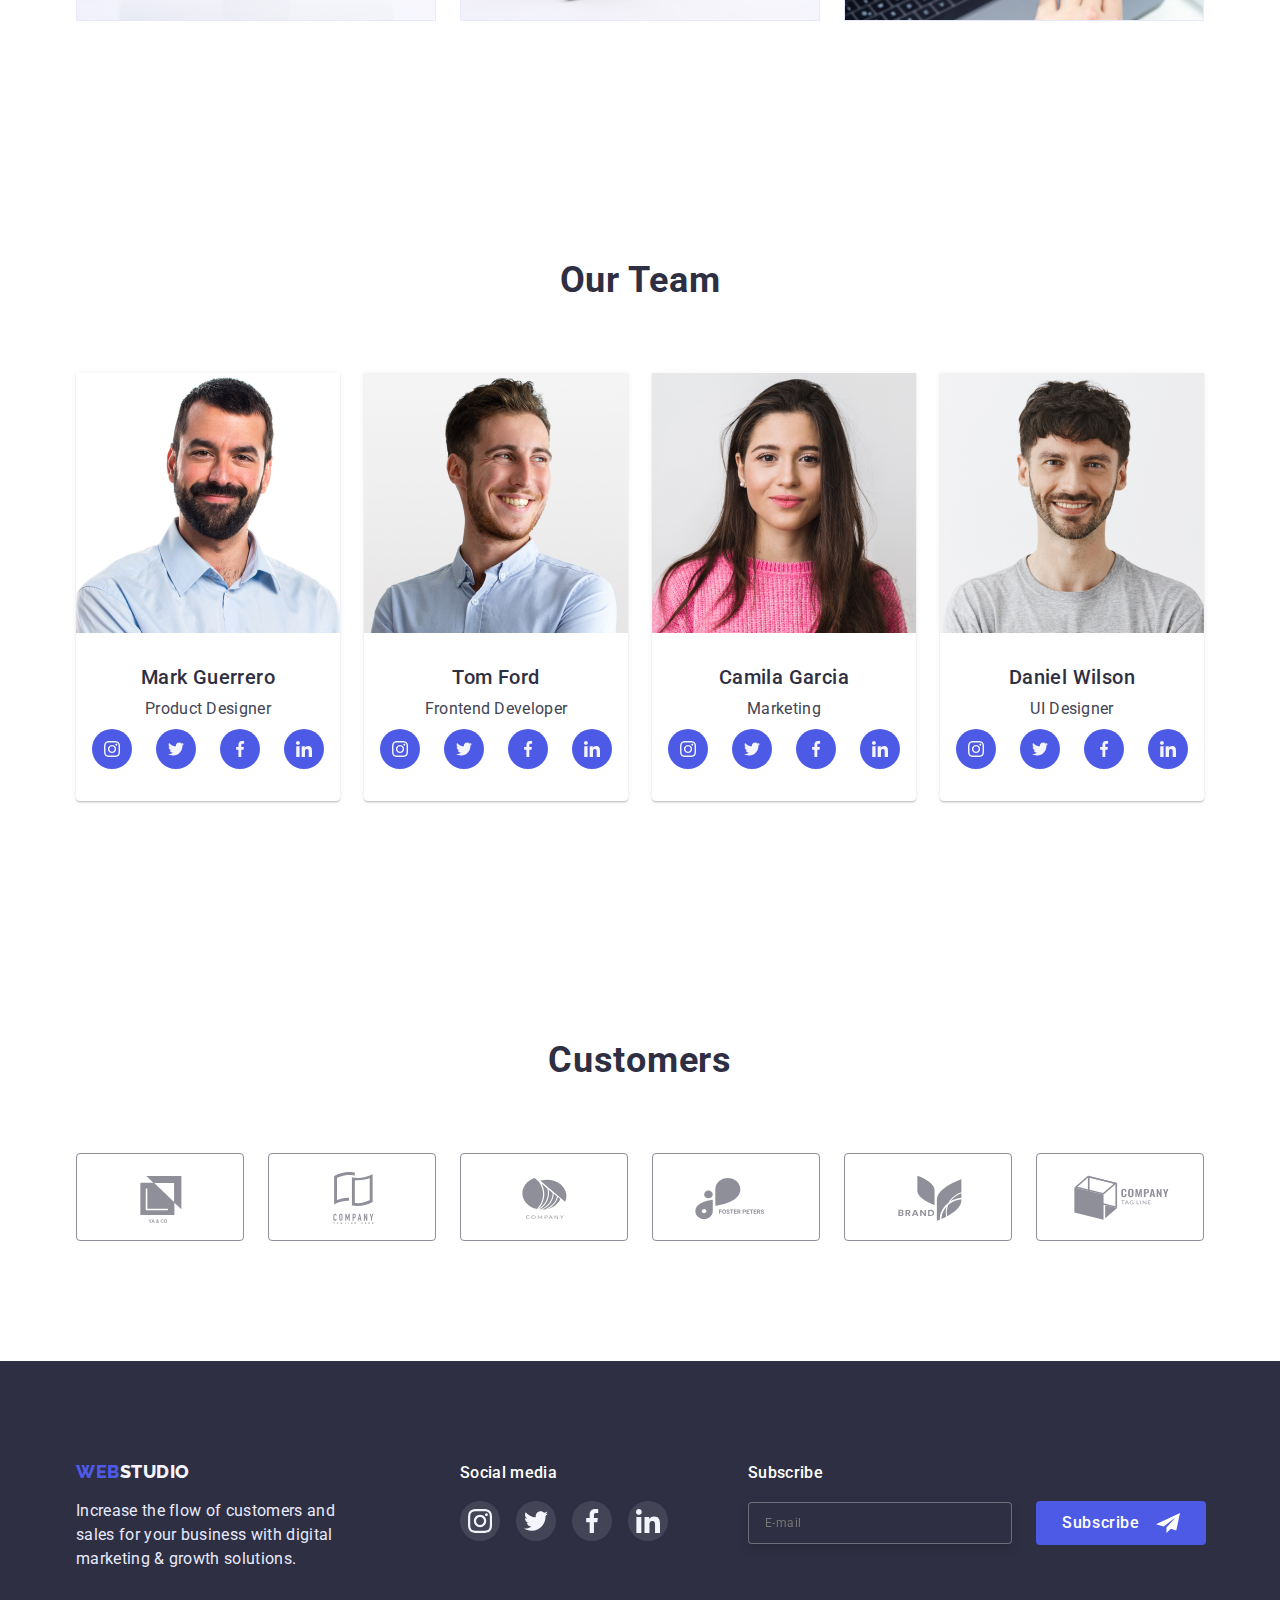
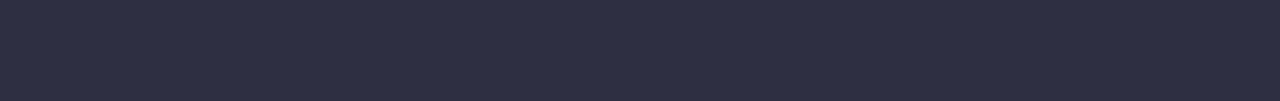
==== commit 259ecb8d: "add footer" ====
--- a/index.html
+++ b/index.html
@@ -440,7 +440,7 @@
     <!-- =======================footer========================= -->
     <footer>
       <div class="container footer-box">
-        <div>
+        <div class="footer-wrapper-logo">
           <a class="link logo-footer" href="./index.html"
             ><span class="accent">Web</span>Studio</a
           >
--- a/css/styles.css
+++ b/css/styles.css
@@ -62,8 +62,8 @@
 /* --------------header------------- */
 /* ==============mobile================== */
 .container {
-  padding-left: 16px;
-  padding-right: 16px;
+  padding-left: 15px;
+  padding-right: 15px;
 }
 
 @media screen and (min-width: 428px) {
@@ -742,16 +742,10 @@
   width: 264px;
 }
 
-/* .footer-box {
-  display: flex;
-  align-items: baseline;
-} */
 .footer-box-left-item {
   display: flex;
 }
-/* .footer-box-left {
-  margin-left: 120px;
-} */
+
 .footer-box-name {
   margin-bottom: 16px;
   font-weight: 500;
@@ -779,17 +773,68 @@
   background-color: var(--success);
 }
 @media screen and (max-width: 767px) {
-  .footer-box {
+  .footer-box,
+  .footer-wrapper-logo,
+  .footer-box-left,
+  .form-wrapper,
+  .form {
     display: flex;
     flex-direction: column;
     align-items: center;
   }
+  .form-btn {
+    margin-top: 16px;
+  }
+  .E-mail {
+    width: 398px;
+  }
+  .footer-wrapper-logo,
+  .footer-box-left {
+    margin-bottom: 72px;
+  }
+}
+
+@media screen and (min-width: 768px) and (max-width: 1157px) {
+  .footer-box {
+    display: flex;
+    flex-wrap: wrap;
+  }
+  .footer-wrapper-logo {
+    margin-left: 108px;
+    margin-right: 24px;
+  }
+  .form-wrapper {
+    margin-left: 108px;
+  }
+  .form {
+    display: flex;
+  }
+  .form-title {
+    margin-top: 72px;
+  }
+}
+@media screen and (min-width: 1158px) {
+  footer {
+    padding-top: 100px;
+    padding-bottom: 130px;
+  }
+  .footer-box {
+    display: flex;
+    align-items: baseline;
+  }
+  .footer-box-left {
+    margin-left: 120px;
+  }
+  .form-wrapper {
+    margin-left: 80px;
+  }
+  .form {
+    display: flex;
+    align-items: center;
+  }
 }
 
 /* ================================form=================== */
-/* .form-wrapper {
-  margin-left: 80px;
-} */
 
 .form-title {
   margin-bottom: 16px;
@@ -835,10 +880,6 @@
 .form-btn:focus {
   background-color: var(--pressed-state);
 }
-/* .form {
-  display: flex;
-  align-items: center;
-} */
 
 /*----------------------------- portfolio-------------------- */
 
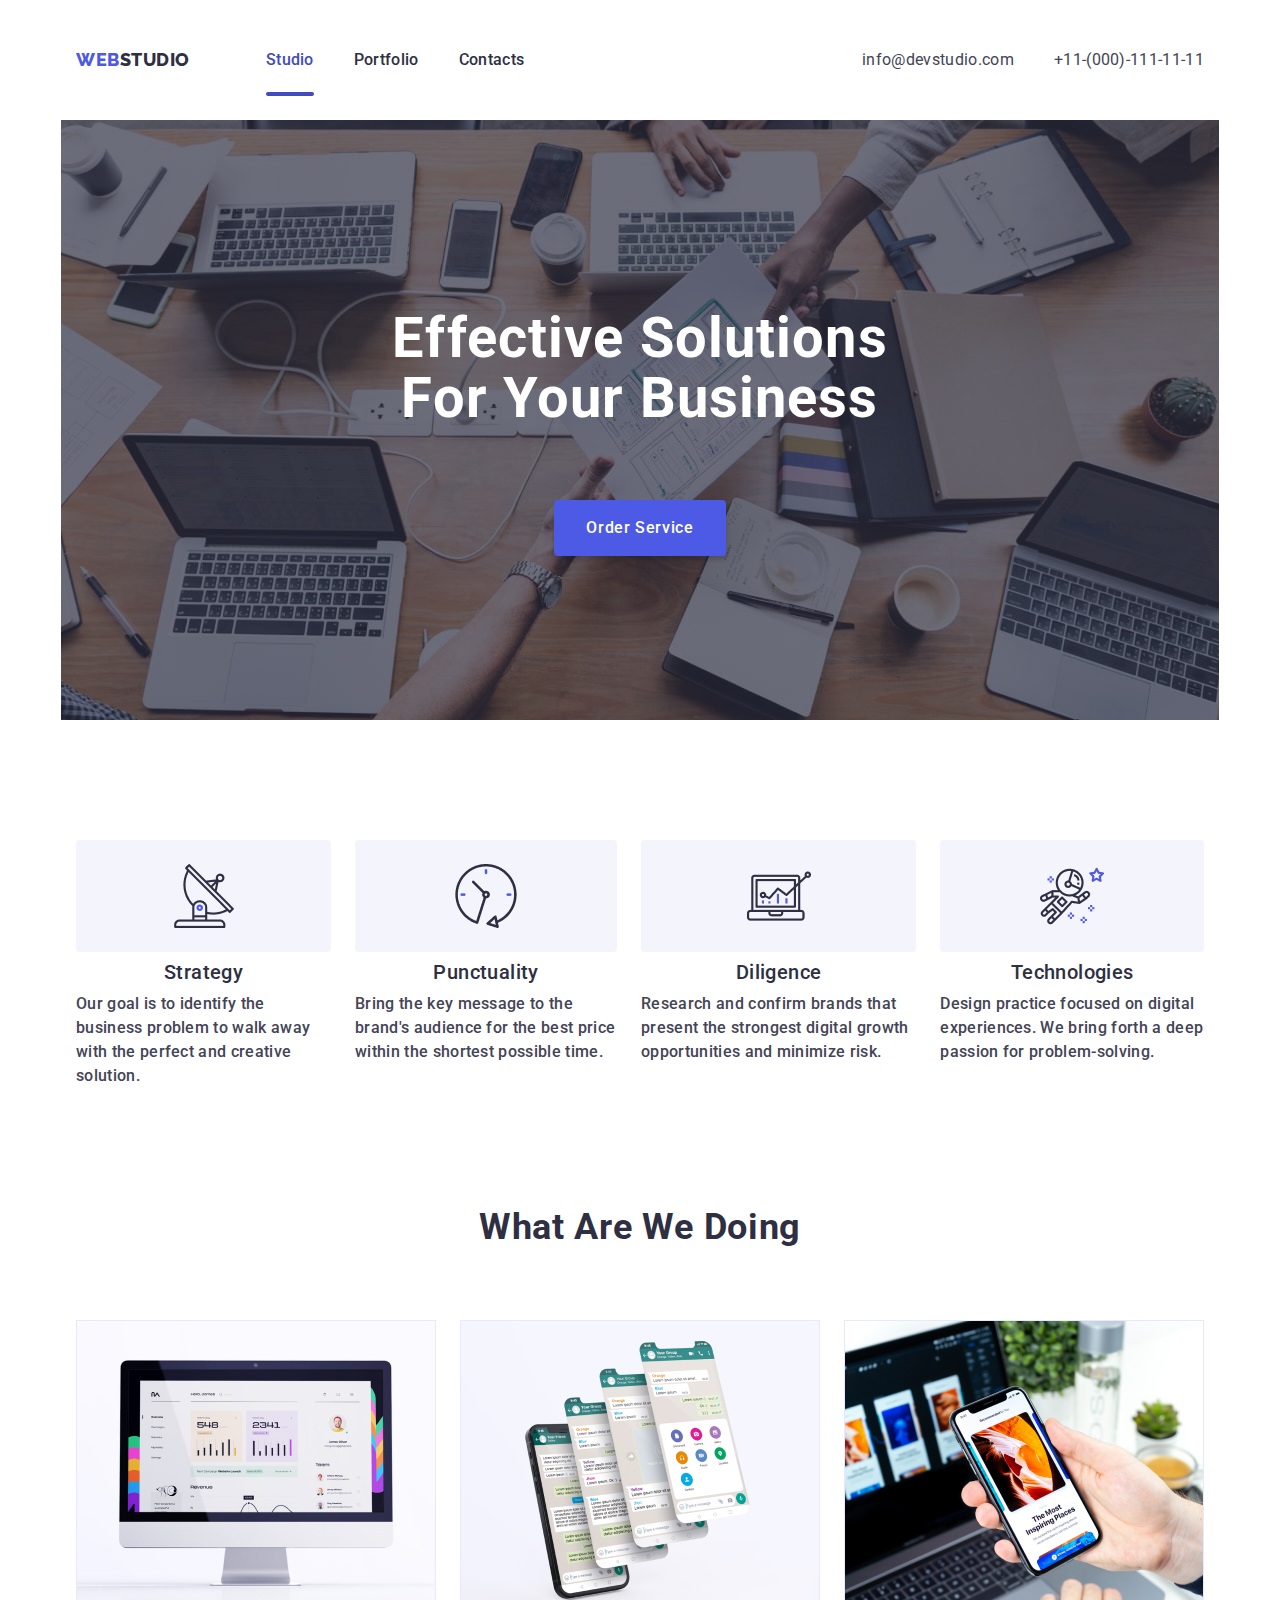
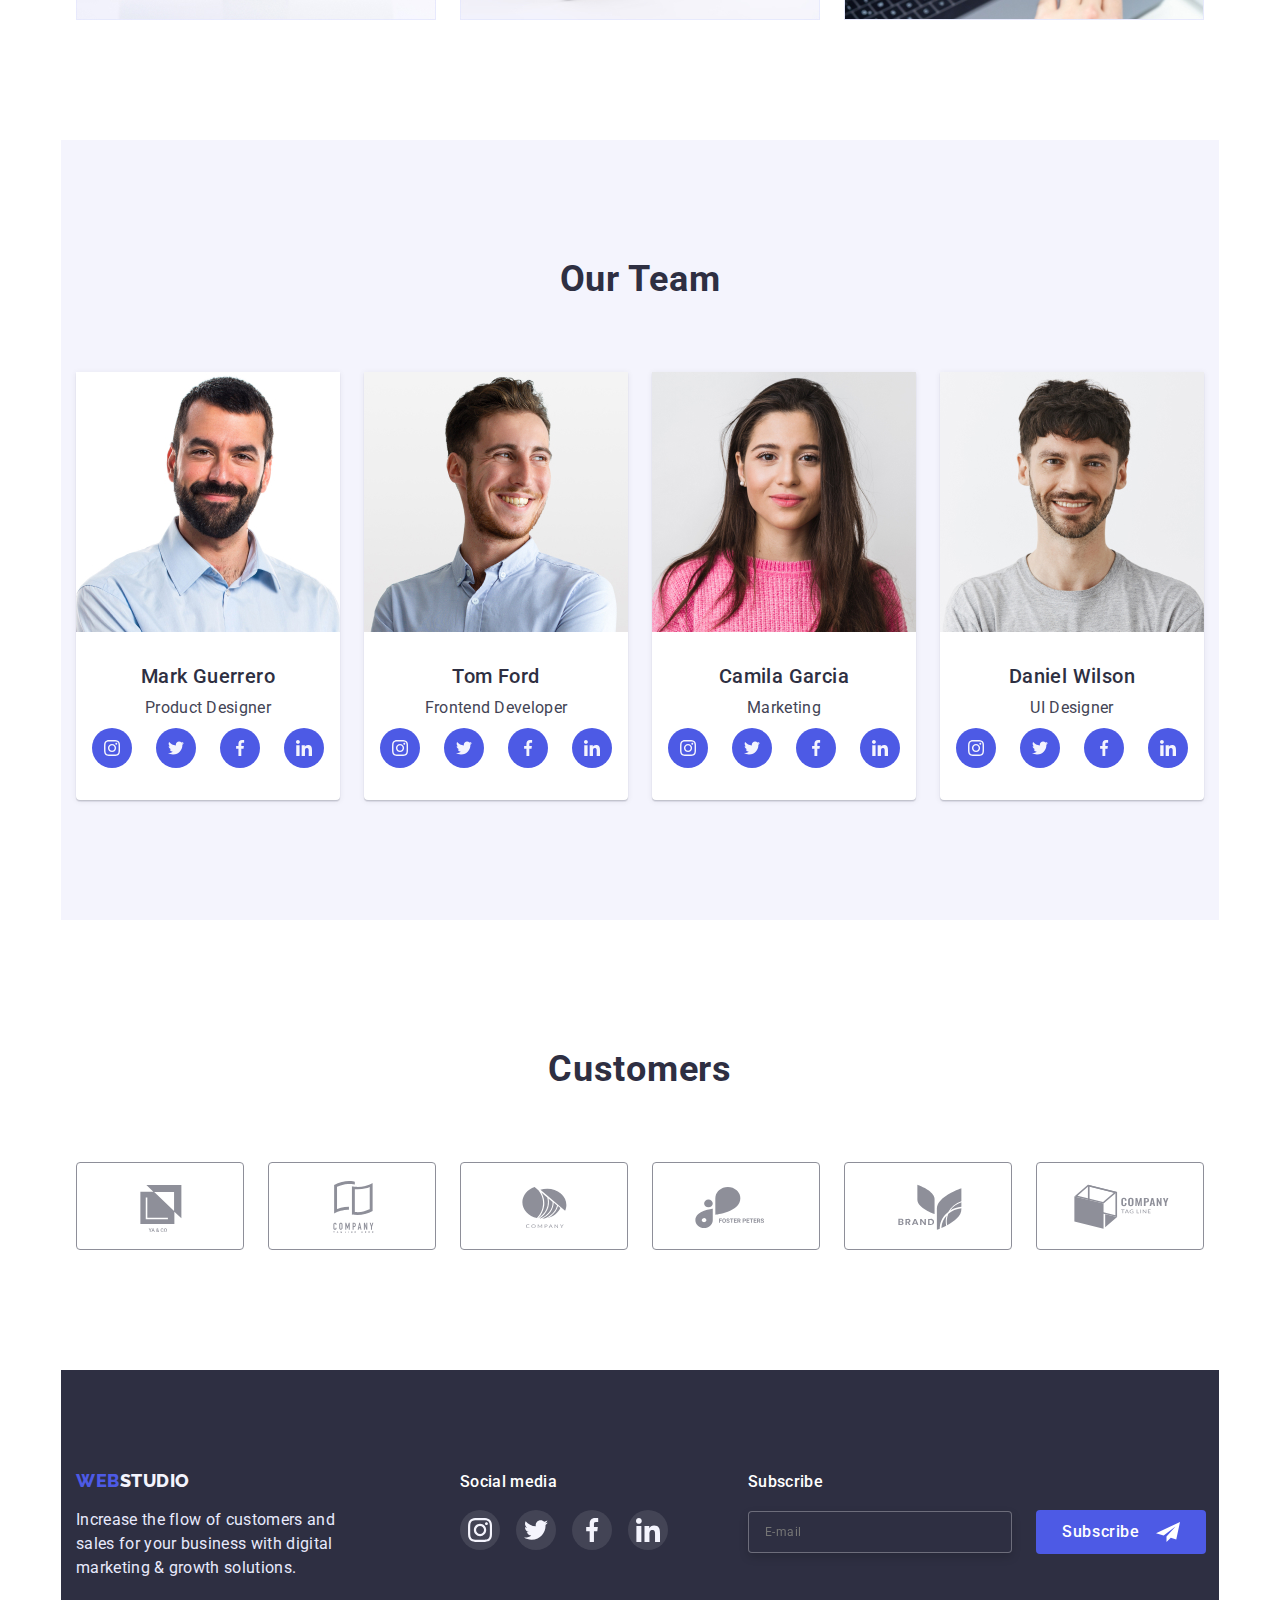
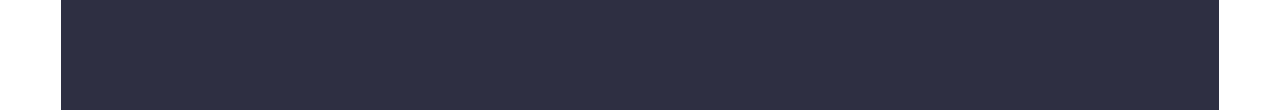
==== commit aa08a6da: "add" ====
--- a/index.html
+++ b/index.html
@@ -22,8 +22,8 @@
   </head>
   <body>
     <!-- =====================navigation====================== -->
-    <header class="line">
-      <div class="container header-page container">
+    <header class="container">
+      <div class="header-page">
         <nav class="header-page-nav">
           <a class="link logo" href="./index.html"
             ><span class="accent">Web</span>Studio</a
@@ -71,10 +71,10 @@
         <div class="mobile-menu-list">
           <ul class="mobile-menu-list-wrapper">
             <li class="mobile-menu-list-icon">
-              <a class="mobile-menu-item" href="#">Studio</a>
+              <a class="mobile-menu-item" href="./index.html">Studio</a>
             </li>
             <li class="mobile-menu-list-icon">
-              <a class="mobile-menu-item" href="#">Portfolio</a>
+              <a class="mobile-menu-item" href="./portfolio.html">Portfolio</a>
             </li>
             <li class="mobile-menu-list-icon">
               <a class="mobile-menu-item" href="#">Contacts</a>
@@ -139,8 +139,8 @@
       </section>
 
       <!-- ========================top priorities================== -->
-      <section class="priorities-page">
-        <div class="container">
+      <section class="priorities-page container">
+        <div class="">
           <h2 class="visually-hidden">top priorities</h2>
           <ul class="link priorities">
             <li class="page">
@@ -175,8 +175,8 @@
         </div>
       </section>
       <!-- ========================what are we doing=================== -->
-      <section class="doing">
-        <div class="container activities">
+      <section class="doing container">
+        <div class="activities">
           <h2 class="activities-item">What are we doing</h2>
           <ul class="link doing-page">
             <li class="doing-box">
@@ -211,8 +211,8 @@
       </section>
 
       <!-- ============================our team================ -->
-      <section class="team">
-        <div class="container">
+      <section class="team container">
+        <div class="">
           <h2 class="team-item">Our Team</h2>
           <ul class="link team-section">
             <li class="team-titel">
@@ -387,8 +387,8 @@
         </div>
       </section>
       <!-- ====================customers============== -->
-      <section class="customers">
-        <div class="container">
+      <section class="customers container">
+        <div class="">
           <h2 class="customers-title">Customers</h2>
           <ul class="link customers-box">
             <li class="customers-box-item">
@@ -438,8 +438,8 @@
       </section>
     </main>
     <!-- =======================footer========================= -->
-    <footer>
-      <div class="container footer-box">
+    <footer class="container">
+      <div class="footer-box">
         <div class="footer-wrapper-logo">
           <a class="link logo-footer" href="./index.html"
             ><span class="accent">Web</span>Studio</a
--- a/css/styles.css
+++ b/css/styles.css
@@ -66,14 +66,13 @@
   padding-right: 15px;
 }
 
-@media screen and (min-width: 428px) {
+@media screen and (max-width: 767px) {
   .container {
     width: 428px;
     margin-left: auto;
     margin-right: auto;
   }
-}
-@media screen and (max-width: 768px) {
+
   .header-page-menu {
     display: none;
   }
@@ -209,6 +208,8 @@
 @media screen and (min-width: 768px) {
   .container {
     width: 768px;
+    margin-left: auto;
+    margin-right: auto;
   }
   .mobile-btn {
     display: none;
@@ -284,14 +285,6 @@
   }
 }
 /* ===============hero mobile============== */
-.hero {
-  margin-left: auto;
-  margin-right: auto;
-  background-color: var(--dark);
-  background-position: center;
-  background-repeat: no-repeat;
-  background-size: cover;
-}
 @media screen and (max-width: 767px) {
   .hero {
     padding-top: 112px;
@@ -306,6 +299,13 @@
     width: 382px;
   }
 }
+.hero {
+  background-color: var(--dark);
+  background-position: center;
+  background-repeat: no-repeat;
+  background-size: cover;
+}
+
 .hero-name {
   margin-bottom: 72px;
   font-size: 36px;
@@ -377,7 +377,7 @@
 }
 /* -----------------hero-------------- */
 /* =================line========== */
-/* .page-navigation::after {
+.page-navigation::after {
   position: absolute;
   left: 0;
   bottom: 0;
@@ -395,17 +395,13 @@
   opacity: 1;
 }
 
-
-
-
-
-
-
-
-
-
-
 /*---------------------top priorities ------------------ */
+@media screen and (max-width: 767px) {
+  .page:not(last-child) {
+    margin-bottom: 72px;
+  }
+}
+
 .visually-hidden {
   position: absolute;
   white-space: nowrap;
@@ -419,15 +415,15 @@
   margin: -1px;
 }
 
+.priorities-page {
+  padding-top: 96px;
+  padding-bottom: 96px;
+}
+
 .priorities-name {
   margin-bottom: 8px;
 }
 
-@media screen and (max-width: 767px) {
-  .page:not(last-child) {
-    margin-bottom: 72px;
-  }
-}
 .priorities-name {
   font-size: 36px;
   line-height: 1.11;
@@ -523,7 +519,7 @@
 }
 
 /*------------------------ what are we doing----------------- */
-@media screen and (max-width: 1157px) {
+@media screen and (max-width: 1200px) {
   .doing {
     display: none;
   }
@@ -549,14 +545,24 @@
 .doing-page {
   display: flex;
 }
-*/
 
 /*-------------------------------- our team----------------------- */
 .team {
-  padding-top: 96px;
-  padding-bottom: 96px;
   background-color: var(--light);
 }
+
+@media screen and (max-width: 767px) {
+  .team {
+    background-color: var(--light);
+    padding-top: 96px;
+    padding-bottom: 128px;
+  }
+
+  .team-titel:not(:last-child) {
+    margin-bottom: 72px;
+  }
+}
+
 .team-item {
   margin-bottom: 72px;
   font-size: 36px;
@@ -614,12 +620,12 @@
   filter: drop-shadow(0px 4px 4px rgba(0, 0, 0, 0.25));
   background-color: var(--pressed-state);
 }
-@media screen and (max-width: 767px) {
-  .team-titel:not(:last-child) {
-    margin-bottom: 72px;
-  }
-}
+
 @media screen and (min-width: 768px) and (max-width: 1199px) {
+  .team {
+    padding-top: 96px;
+    padding-bottom: 104px;
+  }
   .team-section {
     display: flex;
     flex-wrap: wrap;
@@ -630,10 +636,10 @@
     width: calc((100% - 24px) / 2);
   }
 }
-@media screen and (min-width: 1158px) {
+@media screen and (min-width: 1200px) {
   .team {
     padding-top: 120px;
-    padding-bottom: 110px;
+    padding-bottom: 120px;
   }
   .team-titel:not(:last-child) {
     margin-right: 24px;
@@ -644,6 +650,20 @@
 }
 
 /* =====================customers================ */
+@media screen and (max-width: 767px) {
+  .customers-box {
+    display: flex;
+    flex-wrap: wrap;
+    column-gap: 16px;
+    row-gap: 72px;
+  }
+  .customers-box-item {
+    width: calc((100% - 16px) / 2);
+  }
+  .customers-item {
+    width: 190px;
+  }
+}
 .customers {
   padding-top: 96px;
   padding-bottom: 96px;
@@ -657,20 +677,6 @@
   letter-spacing: 0.02em;
   text-transform: capitalize;
   color: var(--dark);
-}
-@media screen and (max-width: 767px) {
-  .customers-box {
-    display: flex;
-    flex-wrap: wrap;
-    column-gap: 16px;
-    row-gap: 72px;
-  }
-  .customers-box-item {
-    width: calc((100% - 16px) / 2);
-  }
-  .customers-item {
-    width: 190px;
-  }
 }
 
 .customers-item {
@@ -688,7 +694,7 @@
   border: 1px solid var(--pressed-state);
   fill: var(--pressed-state);
 }
-@media screen and (min-width: 768px) and (max-width: 1157px) {
+@media screen and (min-width: 768px) and (max-width: 1199px) {
   .customers-box {
     display: flex;
     flex-wrap: wrap;
@@ -699,7 +705,7 @@
     flex-basis: calc((100% - 48px) / 3);
   }
 }
-@media screen and (min-width: 1158px) {
+@media screen and (min-width: 1200px) {
   .customers {
     padding-top: 130px;
     padding-bottom: 120px;
@@ -717,11 +723,34 @@
 }
 
 /*-------------------------footer------------------- */
-
 footer {
   background-color: var(--dark);
-  padding-top: 96px;
-  padding-bottom: 96px;
+}
+
+@media screen and (max-width: 767px) {
+  footer {
+    padding-top: 96px;
+    padding-bottom: 96px;
+  }
+  .footer-box,
+  .footer-wrapper-logo,
+  .footer-box-left,
+  .form-wrapper,
+  .form {
+    display: flex;
+    flex-direction: column;
+    align-items: center;
+  }
+  .form-btn {
+    margin-top: 16px;
+  }
+  .E-mail {
+    width: 398px;
+  }
+  .footer-wrapper-logo,
+  .footer-box-left {
+    margin-bottom: 72px;
+  }
 }
 
 .logo-footer {
@@ -772,29 +801,12 @@
 .footer-social:focus {
   background-color: var(--success);
 }
-@media screen and (max-width: 767px) {
-  .footer-box,
-  .footer-wrapper-logo,
-  .footer-box-left,
-  .form-wrapper,
-  .form {
-    display: flex;
-    flex-direction: column;
-    align-items: center;
-  }
-  .form-btn {
-    margin-top: 16px;
-  }
-  .E-mail {
-    width: 398px;
-  }
-  .footer-wrapper-logo,
-  .footer-box-left {
-    margin-bottom: 72px;
-  }
-}
-
-@media screen and (min-width: 768px) and (max-width: 1157px) {
+
+@media screen and (min-width: 768px) and (max-width: 1199px) {
+  footer {
+    padding-top: 96px;
+    padding-bottom: 96px;
+  }
   .footer-box {
     display: flex;
     flex-wrap: wrap;
@@ -813,7 +825,7 @@
     margin-top: 72px;
   }
 }
-@media screen and (min-width: 1158px) {
+@media screen and (min-width: 1200px) {
   footer {
     padding-top: 100px;
     padding-bottom: 130px;
@@ -885,17 +897,33 @@
 
 /* ==============header========= */
 .line {
-  border: 1px solid var(--accent);
+  border-bottom: 1px solid var(--accent);
   border-top: none;
   box-shadow: 0px 2px 1px rgba(46, 47, 66, 0.08),
     0px 1px 1px rgba(46, 47, 66, 0.16), 0px 1px 6px rgba(46, 47, 66, 0.08);
 }
 
 /*---------------------------- our project-------------------- */
-.project {
-  padding-top: 96px;
-  padding-bottom: 120px;
-}
+
+@media screen and (max-width: 767px) {
+  .project {
+    padding-top: 48px;
+    padding-bottom: 48px;
+  }
+  .btn-menu {
+    display: flex;
+    flex-wrap: wrap;
+    gap: 24px;
+    margin-bottom: 48px;
+  }
+  .project-button {
+    padding: 8px 16px;
+  }
+  .project-book-item:not(:last-child) {
+    margin-bottom: 48px;
+  }
+}
+
 .project-button {
   font-family: inherit;
   background: var(--light);
@@ -938,40 +966,66 @@
   color: var(--text);
 }
 
-.btn-menu {
-  margin-bottom: 72px;
-  display: flex;
-  justify-content: center;
-}
-
-.btn-menu-item:not(:last-child) {
-  margin-right: 24px;
-}
-
+.project-box {
+  border: 1px solid var(--accent);
+  border-top: none;
+  padding: 32px 0 32px 16px;
+}
+.project-titel {
+  display: block;
+  transition: box-shadow var(--transinion-btn);
+}
+.project-titel:hover,
+.project-titel:focus {
+  box-shadow: 0px 1px 6px rgba(46, 47, 66, 0.08),
+    0px 1px 1px rgba(46, 47, 66, 0.16), 0px 2px 1px rgba(46, 47, 66, 0.08);
+}
+
+@media screen and (min-width: 768px) and (max-width: 1199px) {
+  .project {
+    padding-top: 64px;
+    padding-bottom: 96px;
+  }
+  .btn-menu {
+    margin-bottom: 64px;
+    display: flex;
+    justify-content: center;
+  }
+
+  .project-book {
+    row-gap: 72px;
+  }
+  .project-book-item {
+    flex-basis: calc((100% - 24px) / 2);
+  }
+}
 .project-book {
   display: flex;
   flex-wrap: wrap;
   column-gap: 24px;
-  row-gap: 48px;
-}
-.project-book-item {
-  flex-basis: calc((100% - 48px) / 3);
-}
-
-.project-box {
-  border: 1px solid var(--accent);
-  border-top: none;
-  padding: 32px 0 32px 16px;
-}
-.project-titel {
-  display: block;
-  transition: box-shadow var(--transinion-btn);
-}
-.project-titel:hover,
-.project-titel:focus {
-  box-shadow: 0px 1px 6px rgba(46, 47, 66, 0.08),
-    0px 1px 1px rgba(46, 47, 66, 0.16), 0px 2px 1px rgba(46, 47, 66, 0.08);
-}
+}
+
+.btn-menu-item:not(:last-child) {
+  margin-right: 24px;
+}
+@media screen and (min-width: 1200px) {
+  .project {
+    padding-top: 96px;
+    padding-bottom: 120px;
+  }
+  .btn-menu {
+    margin-bottom: 72px;
+    display: flex;
+    justify-content: center;
+  }
+  .project-book {
+    row-gap: 48px;
+  }
+  .project-book-item {
+    flex-basis: calc((100% - 48px) / 3);
+  }
+}
+
 /* =======================overlay================== */
 .overlay {
   position: absolute;
@@ -1040,9 +1094,7 @@
   right: 24px;
   transition: background-color 250ms cubic-bezier(0.4, 0, 0.2, 1);
 }
-.modal-close-btn-icon:hover,
-.moal-close-btn-icon:focus {
-}
+
 .modal-close-btn:hover,
 .modal-close-btn:focus {
   background-color: var(--pressed-state);
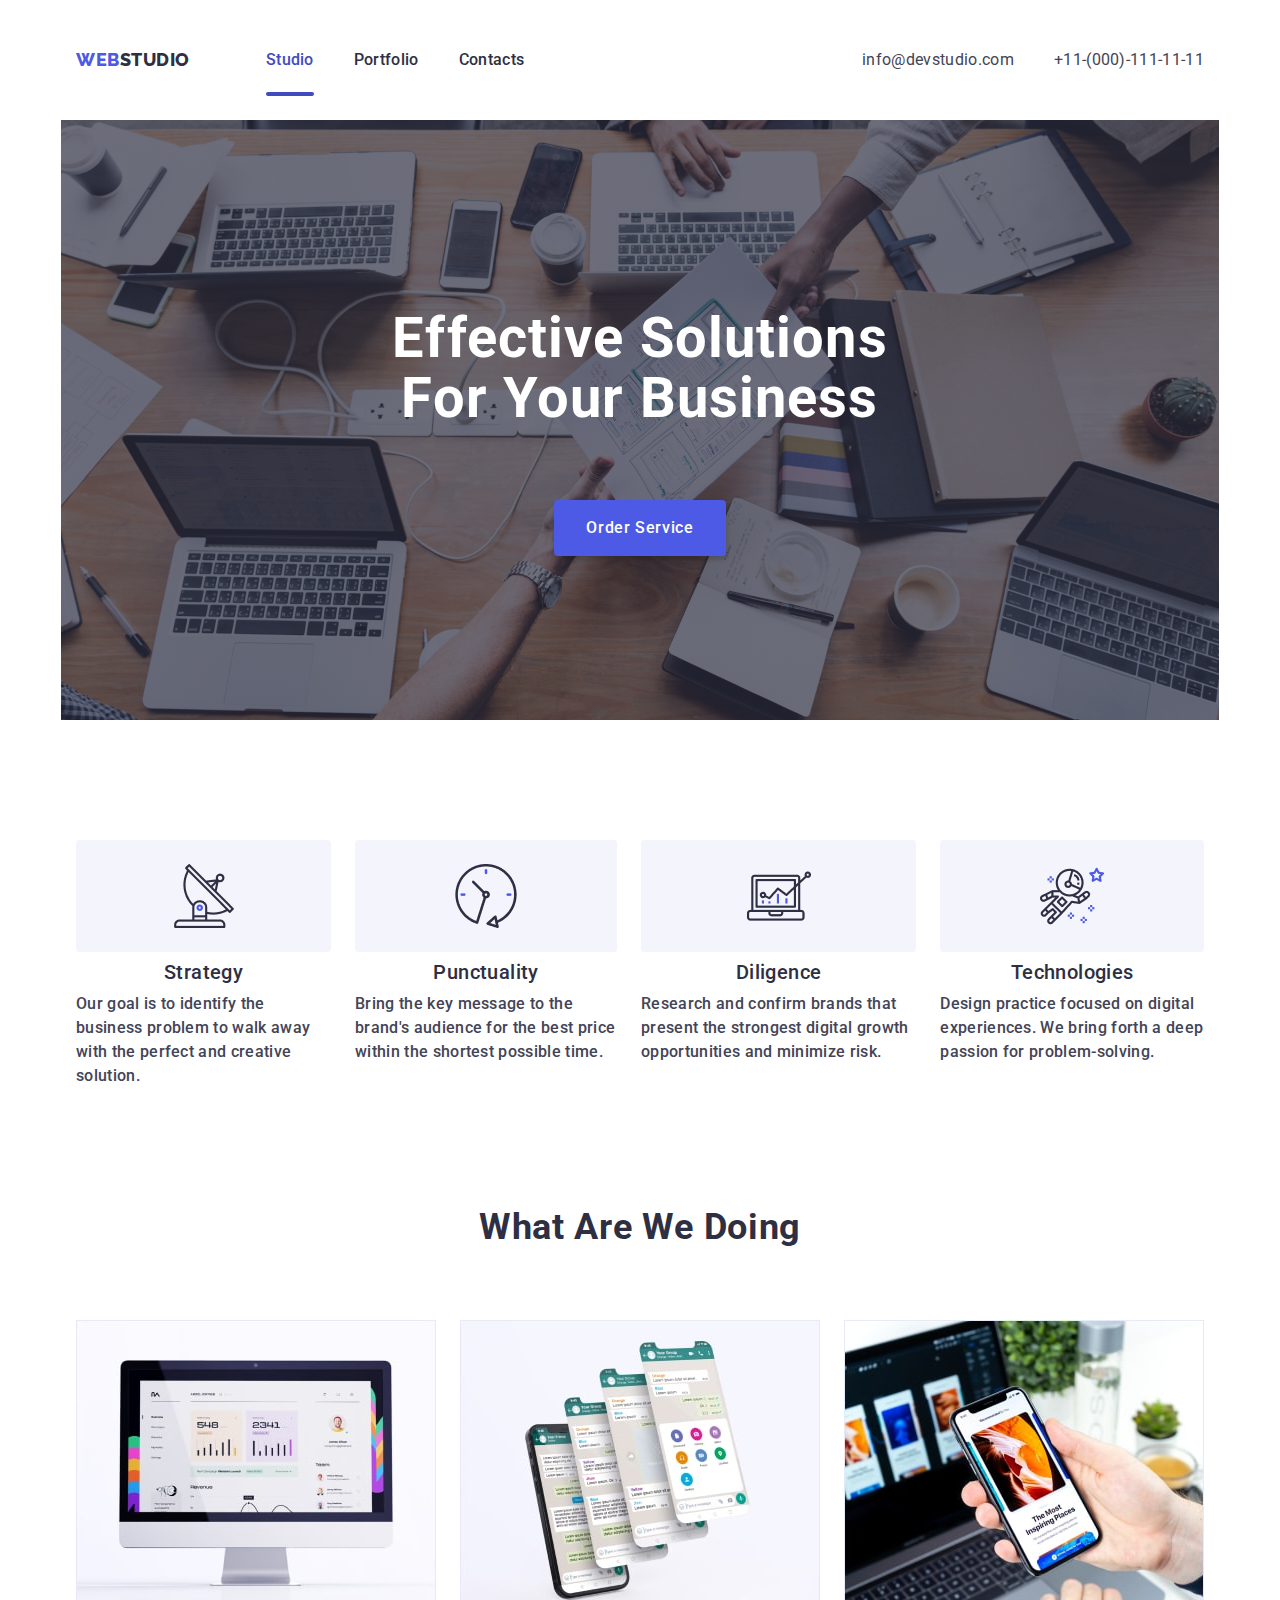
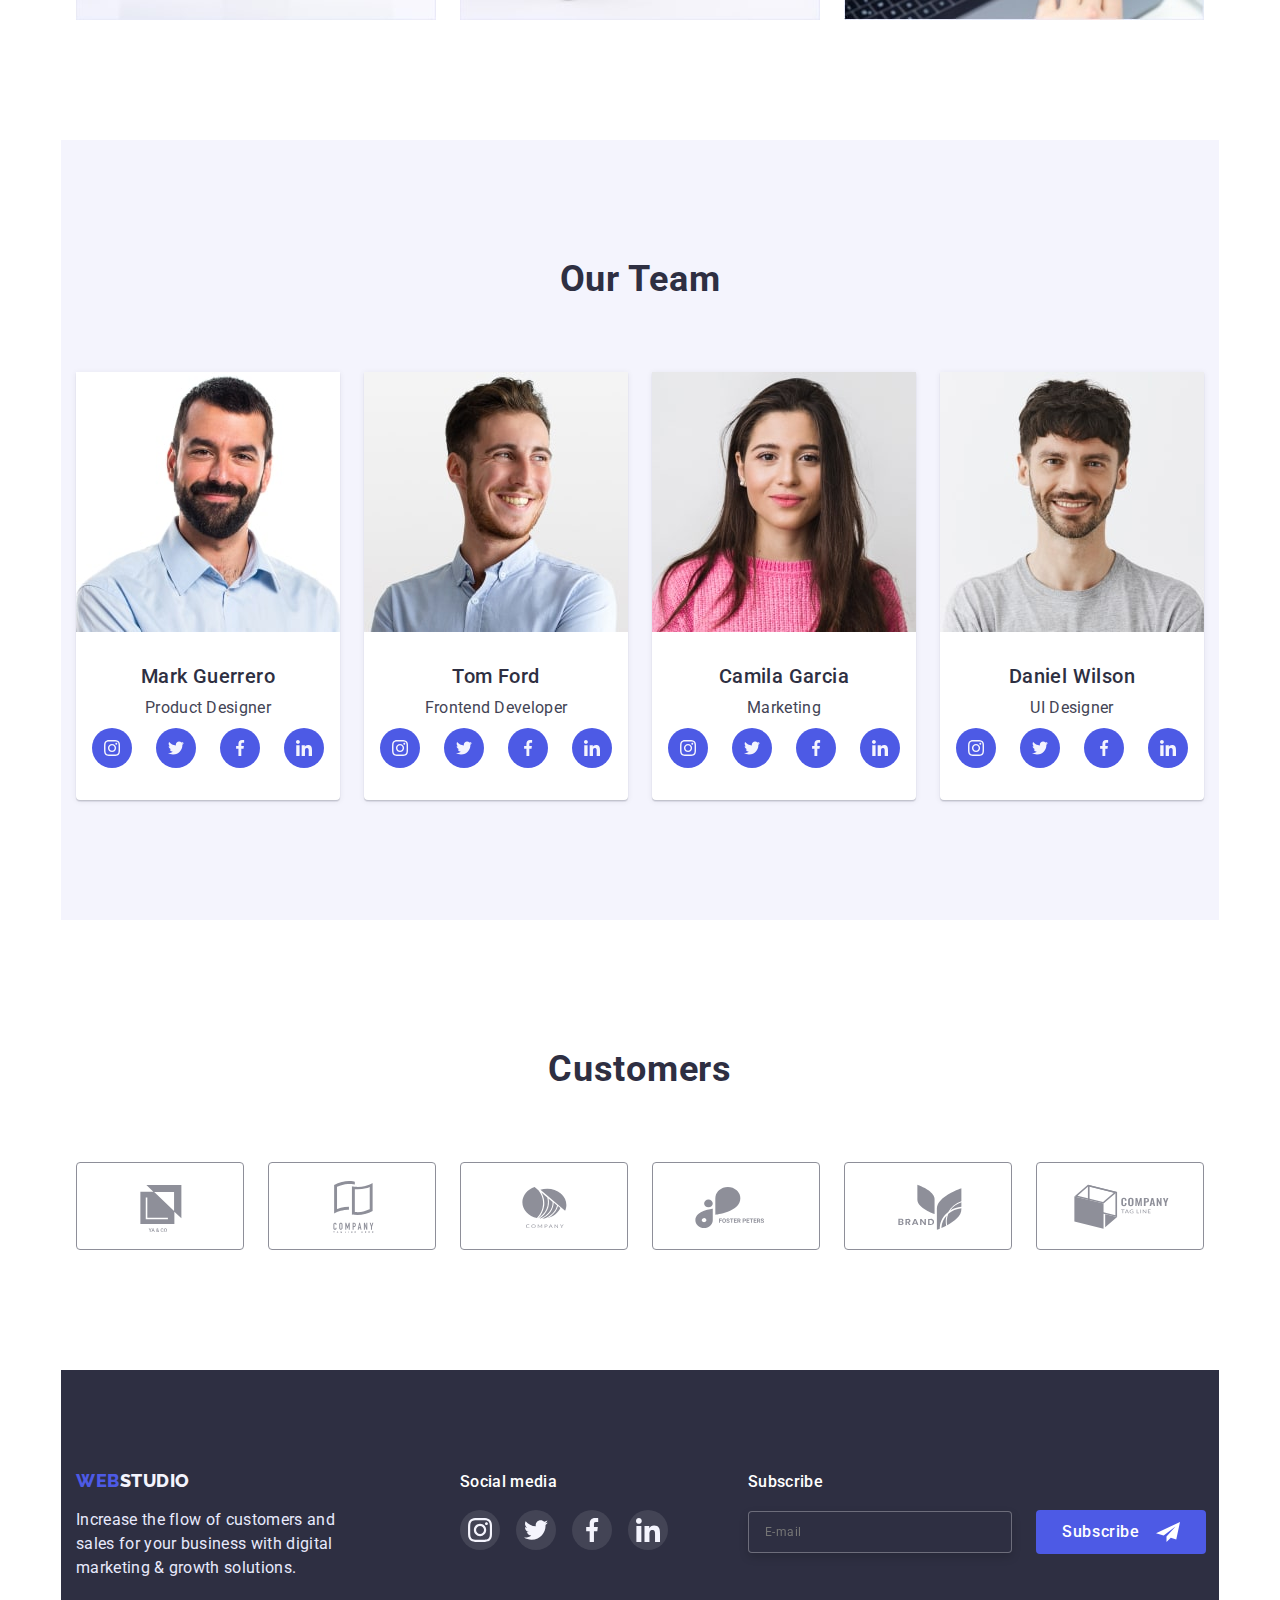
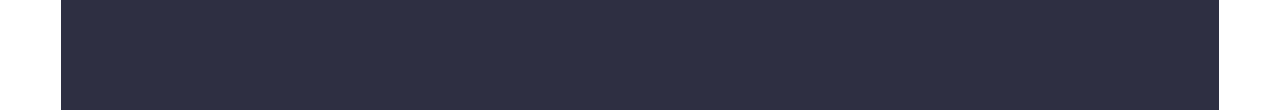
==== commit 3d2d6641: "add portfolio" ====
--- a/index.html
+++ b/index.html
@@ -56,14 +56,14 @@
             </li>
           </ul>
         </address>
-        <button class="mobile-btn" type="button" data-modal-open>
+        <button class="mobile-btn" type="button" data-m-open>
           <svg class="mobile-btn-icon" width="32" height="22">
             <use href="./images/icons.svg#icon-burger"></use>
           </svg>
         </button>
       </div>
-      <div class="mobile-menu" data-modal>
-        <button class="mobile-menu-close-btn" data-modal-close>
+      <div class="mobile-menu" data-menu>
+        <button class="mobile-menu-close-btn" data-menu-close>
           <svg class="mobilemenu-close-icon" width="8" height="8">
             <use href="./images/icons.svg#icon-close-black"></use>
           </svg>
@@ -181,8 +181,12 @@
           <ul class="link doing-page">
             <li class="doing-box">
               <img
+                srcset="
+                  ./images/doing/first1-min.jpg 1x,
+                  ./images/doing/first2-min.jpg 2x
+                "
                 class="img"
-                src="./images/screen.jpg"
+                src="./images/doing/first1-min.jpg"
                 width="360"
                 height="300"
                 alt="screen"
@@ -190,8 +194,12 @@
             </li>
             <li class="doing-box">
               <img
+                srcset="
+                  ./images/doing/sec1-min.jpg 1x,
+                  ./images/doing/sec2-min.jpg 2x
+                "
                 class="doing-img"
-                src="./images/soft.jpg"
+                src="./images/doing/sec1-min.jpg"
                 width="360"
                 height="300"
                 alt="soft"
@@ -199,8 +207,12 @@
             </li>
             <li class="doing-box">
               <img
+                srcset="
+                  ./images/doing/third1-min.jpg 1x,
+                  ./images/doing/third2-min.jpg 2x
+                "
                 class="doing-img"
-                src="./images/phone.jpg"
+                src="./images/doing/third1-min.jpg"
                 width="360"
                 height="300"
                 alt="phone"
@@ -217,7 +229,11 @@
           <ul class="link team-section">
             <li class="team-titel">
               <img
-                src="./images/mark.jpg"
+                srcset="
+                  ./images/team/mark-mob1.jpg 1x,
+                  ./images/team/mark-mob2.jpg 2x
+                "
+                src="./images/team/mark-mob1.jpg"
                 width="264"
                 height="260"
                 alt="Mark Guerrero"
@@ -259,7 +275,11 @@
             </li>
             <li class="team-titel">
               <img
-                src="./images/tom.jpg"
+                srcset="
+                  ./images/team/tom-mob1.jpg 1x,
+                  ./images/team/tom-mob2.jpg 2x
+                "
+                src="./images/team/tom-mob1.jpg"
                 width="264"
                 height="260"
                 alt="Tom Ford"
@@ -301,7 +321,11 @@
             </li>
             <li class="team-titel">
               <img
-                src="./images/camila.jpg"
+                srcset="
+                  ./images/team/camila-mob1.jpg 1x,
+                  ./images/team/camila-mob2.jpg 2x
+                "
+                src="./images/team/camila-mob1.jpg"
                 width="264"
                 height="260"
                 alt="Camila Garcia"
@@ -343,7 +367,11 @@
             </li>
             <li class="team-titel">
               <img
-                src="./images/daniel.jpg"
+                srcset="
+                  ./images/team/daniel-mob1.jpg 1x,
+                  ./images/team/daniel-mob2.jpg 2x
+                "
+                src="./images/team/daniel-mob1.jpg"
                 width="264"
                 height="260"
                 alt="Daniel Wilson"
--- a/css/styles.css
+++ b/css/styles.css
@@ -293,10 +293,21 @@
         rgba(46, 47, 66, 0.7),
         rgba(46, 47, 66, 0.7)
       ),
-      url(../images/hero-mobile.jpg);
+      url(../images/hero/mob1.jpg);
   }
   .hero-name {
     width: 382px;
+  }
+}
+@media screen and (min-device-pixel-ratio: 2) and (max-width: 767px),
+  screen and (min-resolution: 192dpi) and (max-width: 767px),
+  screen and (min-resolution: 2dppx) and (max-width: 767px) {
+  .hero {
+    background-image: linear-gradient(
+        rgba(46, 47, 66, 0.7),
+        rgba(46, 47, 66, 0.7)
+      ),
+      url(../images/hero/mob2.jpg);
   }
 }
 .hero {
@@ -350,12 +361,23 @@
         rgba(46, 47, 66, 0.7),
         rgba(46, 47, 66, 0.7)
       ),
-      url(../images/hero-leptop-min.jpg);
+      url(../images/hero/tab1.jpg);
   }
   .hero-name {
     width: 496px;
     font-size: 56px;
     line-height: 60px;
+  }
+}
+@media screen and (min-device-pixel-ratio: 2) and (min-width: 768px) and (max-width: 1199px),
+  screen and (min-resolution: 192dpi) and (min-width: 768px) and (max-width: 1199px),
+  screen and (min-resolution: 2dppx) and (min-width: 768px) and (max-width: 1199px) {
+  .hero {
+    background-image: linear-gradient(
+        rgba(46, 47, 66, 0.7),
+        rgba(46, 47, 66, 0.7)
+      ),
+      url(../images/hero/tab2.jpg);
   }
 }
 @media screen and (min-width: 1200px) {
@@ -367,12 +389,23 @@
         rgba(46, 47, 66, 0.7),
         rgba(46, 47, 66, 0.7)
       ),
-      url(../images/hero.jpg);
+      url(../images/hero/lap1.jpg);
   }
   .hero-name {
     width: 496px;
     font-size: 56px;
     line-height: 60px;
+  }
+}
+@media screen and (min-device-pixel-ratio: 2) and (min-width: 1200px),
+  screen and (min-resolution: 192dpi) and (min-width: 1200px),
+  screen and (min-resolution: 2dppx) and (min-width: 1200px) {
+  .hero {
+    background-image: linear-gradient(
+        rgba(46, 47, 66, 0.7),
+        rgba(46, 47, 66, 0.7)
+      ),
+      url(../images/hero/lap2.jpg);
   }
 }
 /* -----------------hero-------------- */
@@ -1027,6 +1060,7 @@
 }
 
 /* =======================overlay================== */
+
 .overlay {
   position: absolute;
   left: 0;
@@ -1051,7 +1085,9 @@
 .project-titel:focus .overlay {
   transform: translate(0, 0);
 }
+
 /* =================modal window====================== */
+
 .backdrop {
   position: fixed;
   top: 0;
@@ -1101,6 +1137,7 @@
   fill: var(--main);
   border-color: transparent;
 }
+
 /* ==================modal-form==================== */
 
 .modal-title {
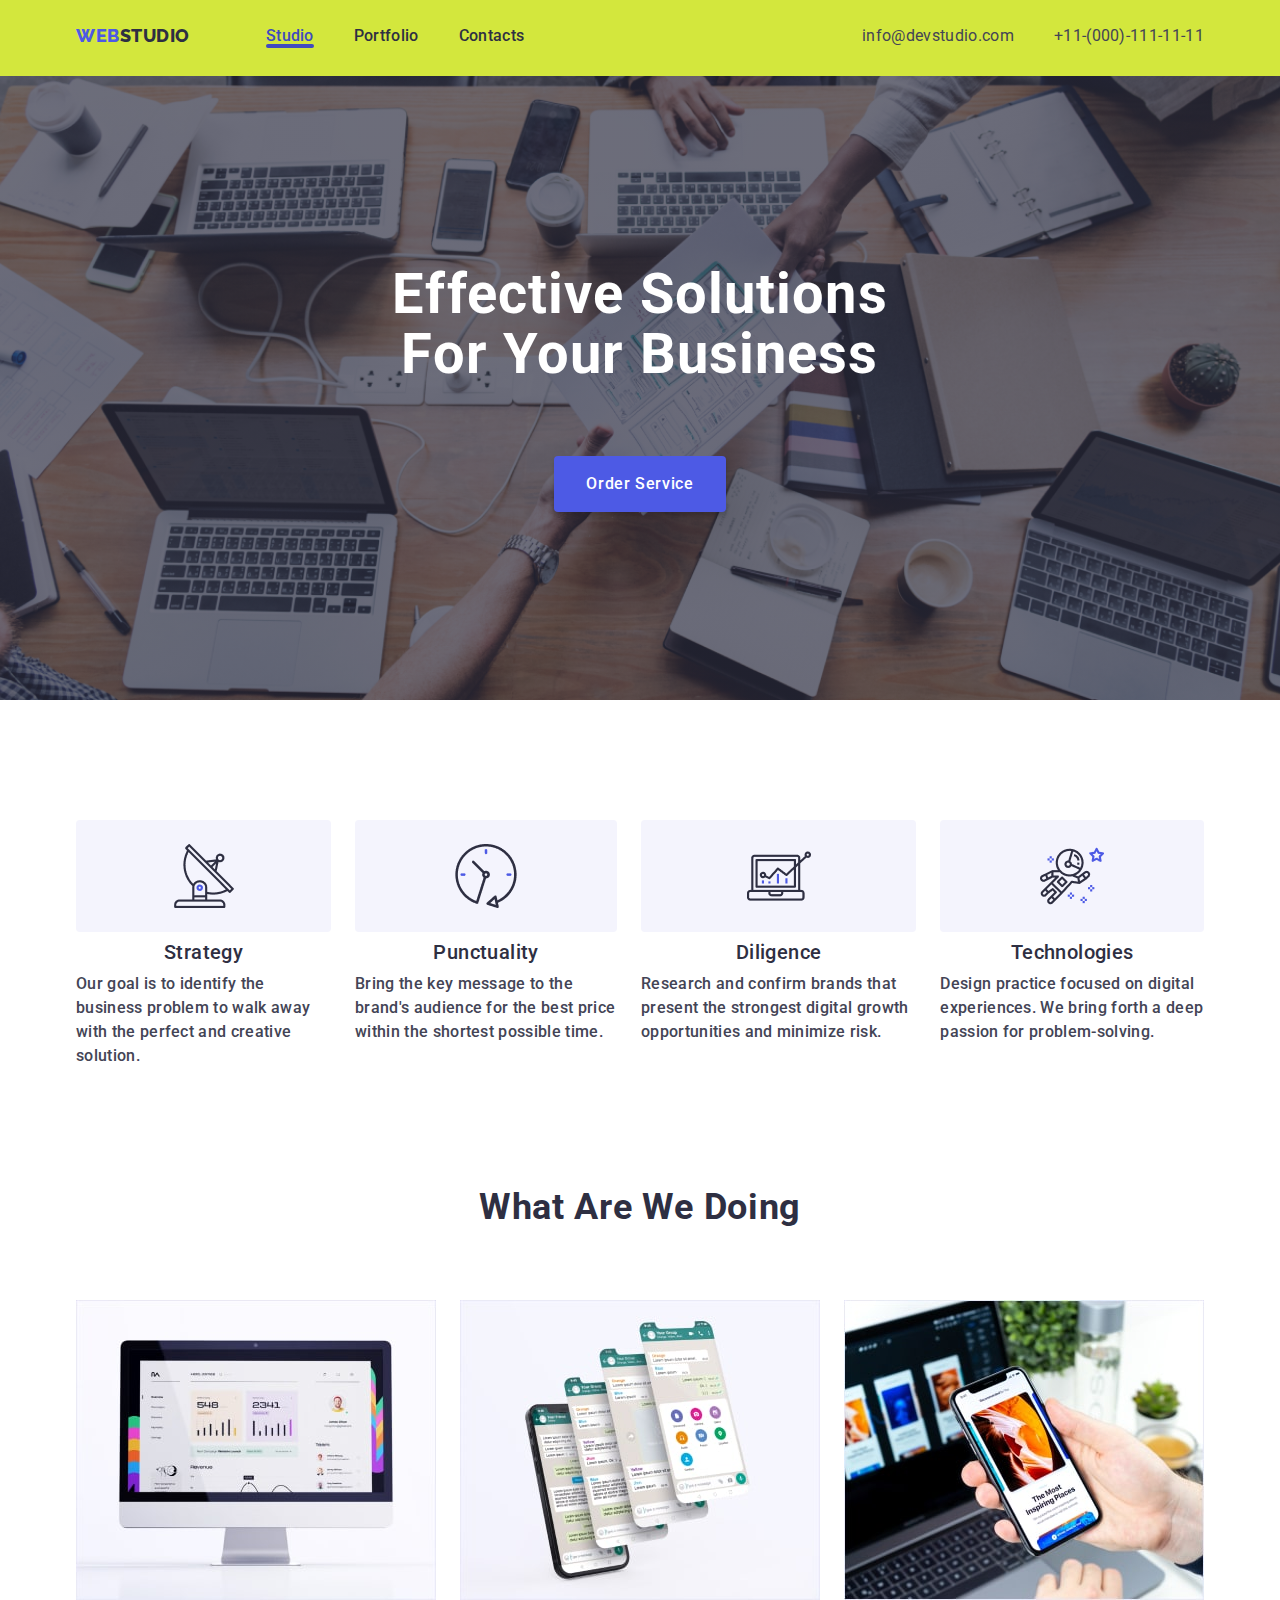
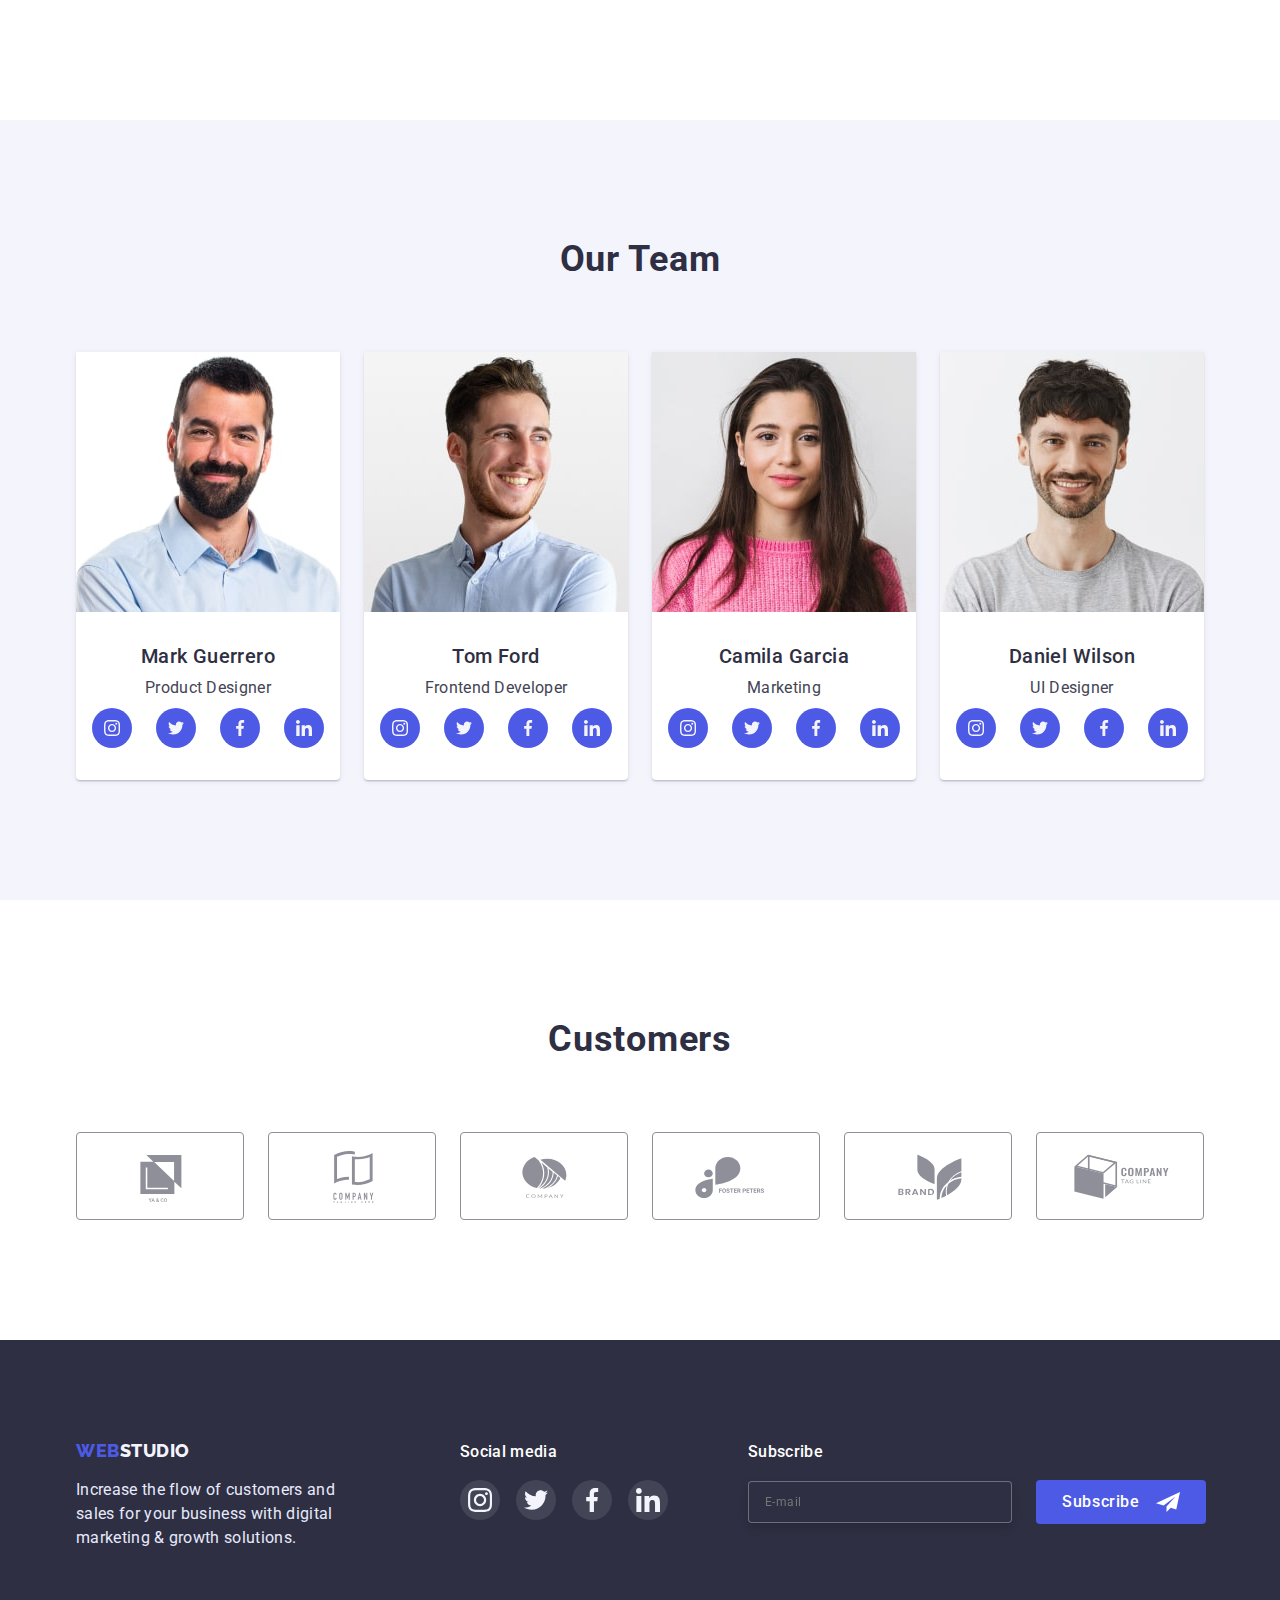
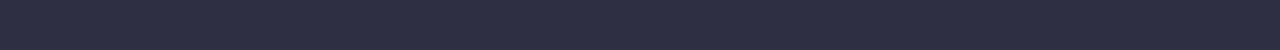
==== commit d4462135: "add changes" ====
--- a/index.html
+++ b/index.html
@@ -22,8 +22,8 @@
   </head>
   <body>
     <!-- =====================navigation====================== -->
-    <header class="container">
-      <div class="header-page">
+    <header>
+      <div class="header-page container">
         <nav class="header-page-nav">
           <a class="link logo" href="./index.html"
             ><span class="accent">Web</span>Studio</a
@@ -56,7 +56,7 @@
             </li>
           </ul>
         </address>
-        <button class="mobile-btn" type="button" data-m-open>
+        <button class="mobile-btn" type="button" data-menu-open>
           <svg class="mobile-btn-icon" width="32" height="22">
             <use href="./images/icons.svg#icon-burger"></use>
           </svg>
@@ -129,8 +129,8 @@
     </header>
     <main>
       <!-- ==========================hero==================== -->
-      <section class="hero container">
-        <div class="hero-container">
+      <section class="hero">
+        <div class="hero-container container">
           <h1 class="hero-name">Effective Solutions for Your Business</h1>
           <button class="hero-button" type="button" data-modal-open>
             Order Service
@@ -139,8 +139,8 @@
       </section>
 
       <!-- ========================top priorities================== -->
-      <section class="priorities-page container">
-        <div class="">
+      <section class="priorities-page">
+        <div class="container">
           <h2 class="visually-hidden">top priorities</h2>
           <ul class="link priorities">
             <li class="page">
@@ -175,8 +175,8 @@
         </div>
       </section>
       <!-- ========================what are we doing=================== -->
-      <section class="doing container">
-        <div class="activities">
+      <section class="doing">
+        <div class="activities container">
           <h2 class="activities-item">What are we doing</h2>
           <ul class="link doing-page">
             <li class="doing-box">
@@ -223,54 +223,56 @@
       </section>
 
       <!-- ============================our team================ -->
-      <section class="team container">
-        <div class="">
+      <section class="team">
+        <div class="container tab-container team-container">
           <h2 class="team-item">Our Team</h2>
           <ul class="link team-section">
             <li class="team-titel">
-              <img
-                srcset="
-                  ./images/team/mark-mob1.jpg 1x,
-                  ./images/team/mark-mob2.jpg 2x
-                "
-                src="./images/team/mark-mob1.jpg"
-                width="264"
-                height="260"
-                alt="Mark Guerrero"
-              />
-              <div class="team-page">
-                <h3 class="name">Mark Guerrero</h3>
-                <p class="job-titel">Product Designer</p>
-                <ul class="link team-social-box">
-                  <li class="team-social-item">
-                    <a class="team-social-item-btn" href="#">
-                      <svg class="" width="16" height="16">
-                        <use href="./images/icons.svg#icon-instagram"></use>
-                      </svg>
-                    </a>
-                  </li>
-                  <li class="team-social-item">
-                    <a class="team-social-item-btn" href="#">
-                      <svg class="x" width="16" height="16">
-                        <use href="./images/icons.svg#icon-twitter"></use>
-                      </svg>
-                    </a>
-                  </li>
-                  <li class="team-social-item">
-                    <a class="team-social-item-btn" href="#">
-                      <svg class="x" width="16" height="16">
-                        <use href="./images/icons.svg#icon-facebook"></use>
-                      </svg>
-                    </a>
-                  </li>
-                  <li class="team-social-item">
-                    <a class="team-social-item-btn" href="#">
-                      <svg class="x" width="16" height="16">
-                        <use href="./images/icons.svg#icon-linkedin"></use>
-                      </svg>
-                    </a>
-                  </li>
-                </ul>
+              <div>
+                <img
+                  srcset="
+                    ./images/team/mark-mob1.jpg 1x,
+                    ./images/team/mark-mob2.jpg 2x
+                  "
+                  src="./images/team/mark-mob1.jpg"
+                  width="264"
+                  height="260"
+                  alt="Mark Guerrero"
+                />
+                <div class="team-page">
+                  <h3 class="name">Mark Guerrero</h3>
+                  <p class="job-titel">Product Designer</p>
+                  <ul class="link team-social-box">
+                    <li class="team-social-item">
+                      <a class="team-social-item-btn" href="#">
+                        <svg class="" width="16" height="16">
+                          <use href="./images/icons.svg#icon-instagram"></use>
+                        </svg>
+                      </a>
+                    </li>
+                    <li class="team-social-item">
+                      <a class="team-social-item-btn" href="#">
+                        <svg class="x" width="16" height="16">
+                          <use href="./images/icons.svg#icon-twitter"></use>
+                        </svg>
+                      </a>
+                    </li>
+                    <li class="team-social-item">
+                      <a class="team-social-item-btn" href="#">
+                        <svg class="x" width="16" height="16">
+                          <use href="./images/icons.svg#icon-facebook"></use>
+                        </svg>
+                      </a>
+                    </li>
+                    <li class="team-social-item">
+                      <a class="team-social-item-btn" href="#">
+                        <svg class="x" width="16" height="16">
+                          <use href="./images/icons.svg#icon-linkedin"></use>
+                        </svg>
+                      </a>
+                    </li>
+                  </ul>
+                </div>
               </div>
             </li>
             <li class="team-titel">
@@ -415,8 +417,8 @@
         </div>
       </section>
       <!-- ====================customers============== -->
-      <section class="customers container">
-        <div class="">
+      <section class="customers">
+        <div class="container tab-container">
           <h2 class="customers-title">Customers</h2>
           <ul class="link customers-box">
             <li class="customers-box-item">
@@ -466,8 +468,8 @@
       </section>
     </main>
     <!-- =======================footer========================= -->
-    <footer class="container">
-      <div class="footer-box">
+    <footer>
+      <div class="footer-box container">
         <div class="footer-wrapper-logo">
           <a class="link logo-footer" href="./index.html"
             ><span class="accent">Web</span>Studio</a
--- a/css/styles.css
+++ b/css/styles.css
@@ -61,18 +61,26 @@
 
 /* --------------header------------- */
 /* ==============mobile================== */
+
 .container {
   padding-left: 15px;
   padding-right: 15px;
 }
 
-@media screen and (max-width: 767px) {
+@media screen and (min-width: 480px) {
   .container {
     width: 428px;
     margin-left: auto;
     margin-right: auto;
   }
-
+}
+header {
+  background-color: #d3e73d;
+  padding-top: 24px;
+  padding-bottom: 24px;
+}
+
+@media screen and (max-width: 767px) {
   .header-page-menu {
     display: none;
   }
@@ -84,8 +92,6 @@
   display: flex;
   align-items: center;
   justify-content: space-between;
-  padding-top: 24px;
-  padding-bottom: 24px;
 }
 .accent {
   color: var(--primary-brand);
@@ -93,8 +99,7 @@
 
 .logo {
   margin-right: 76px;
-  padding-top: 24px;
-  padding-bottom: 24px;
+
   font-family: "Raleway", sans-serif;
   font-weight: 800;
   font-size: 18px;
@@ -112,7 +117,8 @@
   stroke: #2e2f42;
 }
 /* ============mobile menu=============== */
-
+@media screen and (max-height: 915px) {
+}
 @media screen and (max-width: 767px) {
   .mobile-menu {
     position: fixed;
@@ -120,7 +126,6 @@
     left: 0;
     width: 100%;
     height: 100%;
-    max-height: 796px;
     padding: 80px 35px 40px 40px;
     background-color: #fff;
     z-index: 1000;
@@ -129,6 +134,7 @@
     pointer-events: none;
     transition: opacity var(--transinion-btn);
   }
+
   .mobile-menu.is-open {
     opacity: 1;
     visibility: visible;
@@ -139,12 +145,16 @@
     position: absolute;
     top: 0;
     right: 0;
+    width: 24px;
+    height: 24px;
     margin-top: 24px;
     margin-right: 24px;
-
     background: #e7e9fc;
     border: 1px solid rgba(0, 0, 0, 0.1);
     border-radius: 50%;
+    display: flex;
+    justify-content: center;
+    align-items: center;
   }
   .mobile-menu-item {
     font-weight: 700;
@@ -175,6 +185,7 @@
     letter-spacing: 0.02em;
     text-transform: capitalize;
     color: var(--primary-brand);
+    text-decoration: none;
   }
   .mobile-menu-connect-mail {
     font-weight: 500;
@@ -182,6 +193,7 @@
     line-height: 24px;
     letter-spacing: 0.02em;
     color: var(--text);
+    text-decoration: none;
   }
   .mobile-menu-connect:nth-child(1) {
     margin-bottom: 40px;
@@ -189,7 +201,7 @@
   .mobile-soc {
     display: flex;
   }
-  .mobile-soc-item {
+  .mobile-soc-icon {
     width: 40px;
     height: 40px;
     background: var(--primary-brand);
@@ -201,15 +213,27 @@
   .mobile-soc-item:not(:last-child) {
     margin-right: 56px;
   }
+  .mobile-soc-icon {
+    display: flex;
+    justify-content: center;
+    align-items: center;
+    transition: background-color var(--transinion-btn);
+  }
+  .mobile-soc-icon:hover,
+  .mobile-soc-icon:focus {
+    filter: drop-shadow(0px 4px 4px rgba(0, 0, 0, 0.25));
+    background-color: var(--pressed-state);
+  }
 }
 
 /* ==============mobile menu============ */
 /* ==============tablet============ */
 @media screen and (min-width: 768px) {
+  header {
+    padding-bottom: 12px;
+  }
   .container {
     width: 768px;
-    margin-left: auto;
-    margin-right: auto;
   }
   .mobile-btn {
     display: none;
@@ -234,10 +258,6 @@
   .connection {
     font-style: normal;
     margin-left: auto;
-  }
-
-  .mail {
-    margin-right: 40px;
   }
 
   .contacts {
@@ -255,8 +275,6 @@
   }
   .page-navigation {
     position: relative;
-    padding-top: 24px;
-    padding-bottom: 24px;
     font-weight: 500;
     font-size: 16px;
     line-height: 1.5;
@@ -274,20 +292,24 @@
 /* ==================desktop================ */
 
 @media screen and (min-width: 1200px) {
+  header {
+    padding-bottom: 28px;
+  }
   .container {
     width: 1158px;
-    padding-left: 15px;
-    padding-right: 15px;
   }
   .header-page-connect {
     display: flex;
     align-items: center;
+  }
+  .mail {
+    margin-right: 40px;
   }
 }
 /* ===============hero mobile============== */
 @media screen and (max-width: 767px) {
   .hero {
-    padding-top: 112px;
+    padding-top: 120px;
     padding-bottom: 112px;
     background-image: linear-gradient(
         rgba(46, 47, 66, 0.7),
@@ -296,7 +318,7 @@
       url(../images/hero/mob1.jpg);
   }
   .hero-name {
-    width: 382px;
+    max-width: 320px;
   }
 }
 @media screen and (min-device-pixel-ratio: 2) and (max-width: 767px),
@@ -361,7 +383,7 @@
         rgba(46, 47, 66, 0.7),
         rgba(46, 47, 66, 0.7)
       ),
-      url(../images/hero/tab1.jpg);
+      url(../images/hero/tab2.jpg);
   }
   .hero-name {
     width: 496px;
@@ -384,7 +406,7 @@
   .hero {
     padding-top: 188px;
     padding-bottom: 188px;
-    height: 600px;
+    /* height: 600px; */
     background-image: linear-gradient(
         rgba(46, 47, 66, 0.7),
         rgba(46, 47, 66, 0.7)
@@ -430,7 +452,7 @@
 
 /*---------------------top priorities ------------------ */
 @media screen and (max-width: 767px) {
-  .page:not(last-child) {
+  .page:not(:last-child) {
     margin-bottom: 72px;
   }
 }
@@ -477,6 +499,7 @@
   .priorities {
     display: flex;
     flex-wrap: wrap;
+    column-gap: 24px;
   }
   .page {
     width: calc((100% - 24px) / 2);
@@ -580,20 +603,29 @@
 }
 
 /*-------------------------------- our team----------------------- */
+
+@media screen and (max-width: 767px) {
+  .team {
+    padding-top: 96px;
+    padding-bottom: 128px;
+  }
+  .team-container {
+    width: 264px;
+    margin-left: auto;
+    margin-right: auto;
+    padding-left: 0;
+    padding-right: 0;
+  }
+  .team-page {
+    padding: 32px 14px;
+  }
+
+  .team-titel:not(:last-child) {
+    margin-bottom: 72px;
+  }
+}
 .team {
   background-color: var(--light);
-}
-
-@media screen and (max-width: 767px) {
-  .team {
-    background-color: var(--light);
-    padding-top: 96px;
-    padding-bottom: 128px;
-  }
-
-  .team-titel:not(:last-child) {
-    margin-bottom: 72px;
-  }
 }
 
 .team-item {
@@ -610,9 +642,6 @@
   box-shadow: 0px 1px 6px rgba(46, 47, 66, 0.08),
     0px 1px 1px rgba(46, 47, 66, 0.16), 0px 2px 1px rgba(46, 47, 66, 0.08);
   border-radius: 0px 0px 4px 4px;
-}
-.team-page {
-  padding: 32px 16px;
 }
 
 .name {
@@ -656,8 +685,12 @@
 
 @media screen and (min-width: 768px) and (max-width: 1199px) {
   .team {
-    padding-top: 96px;
-    padding-bottom: 104px;
+    padding: 96px 108px 104px;
+    /* padding-top: 96px;
+    padding-bottom: 104px; */
+  }
+  .team-page {
+    padding: 32px 16px;
   }
   .team-section {
     display: flex;
@@ -669,11 +702,15 @@
     width: calc((100% - 24px) / 2);
   }
 }
+
 @media screen and (min-width: 1200px) {
   .team {
     padding-top: 120px;
     padding-bottom: 120px;
   }
+  .team-page {
+    padding: 32px 16px;
+  }
   .team-titel:not(:last-child) {
     margin-right: 24px;
   }
@@ -684,19 +721,22 @@
 
 /* =====================customers================ */
 @media screen and (max-width: 767px) {
-  .customers-box {
-    display: flex;
-    flex-wrap: wrap;
-    column-gap: 16px;
-    row-gap: 72px;
-  }
   .customers-box-item {
     width: calc((100% - 16px) / 2);
   }
   .customers-item {
     width: 190px;
   }
-}
+  .customers-box {
+    column-gap: 16px;
+  }
+}
+.customers-box {
+  display: flex;
+  flex-wrap: wrap;
+  row-gap: 72px;
+}
+
 .customers {
   padding-top: 96px;
   padding-bottom: 96px;
@@ -728,30 +768,36 @@
   fill: var(--pressed-state);
 }
 @media screen and (min-width: 768px) and (max-width: 1199px) {
+  .tab-container {
+    width: 552px;
+    margin-left: auto;
+    margin-right: auto;
+    padding-left: 0;
+    padding-right: 0;
+  }
+
   .customers-box {
     display: flex;
     flex-wrap: wrap;
-    column-gap: 16px;
-    row-gap: 72px;
-  }
-  .customers-box-item {
-    flex-basis: calc((100% - 48px) / 3);
-  }
-}
+    column-gap: 24px;
+  }
+}
+.customers-item {
+  width: 168px;
+}
+
 @media screen and (min-width: 1200px) {
   .customers {
-    padding-top: 130px;
+    padding-top: 120px;
     padding-bottom: 120px;
   }
+
   .customers-box {
     display: flex;
     justify-content: center;
   }
   .customers-box-item:not(:last-child) {
     margin-right: 24px;
-  }
-  .customers-item {
-    width: 168px;
   }
 }
 
@@ -841,15 +887,20 @@
     padding-bottom: 96px;
   }
   .footer-box {
-    display: flex;
+    width: 552px;
+    margin-left: auto;
+    margin-right: auto;
+    display: flex;
+
     flex-wrap: wrap;
+    padding-left: 0;
+    padding-right: 0;
   }
   .footer-wrapper-logo {
-    margin-left: 108px;
     margin-right: 24px;
   }
   .form-wrapper {
-    margin-left: 108px;
+    /* margin-left: 108px; */
   }
   .form {
     display: flex;
@@ -861,7 +912,7 @@
 @media screen and (min-width: 1200px) {
   footer {
     padding-top: 100px;
-    padding-bottom: 130px;
+    padding-bottom: 100px;
   }
   .footer-box {
     display: flex;
@@ -880,7 +931,6 @@
 }
 
 /* ================================form=================== */
-
 .form-title {
   margin-bottom: 16px;
   font-weight: 500;
@@ -935,6 +985,7 @@
   box-shadow: 0px 2px 1px rgba(46, 47, 66, 0.08),
     0px 1px 1px rgba(46, 47, 66, 0.16), 0px 1px 6px rgba(46, 47, 66, 0.08);
 }
+*/
 
 /*---------------------------- our project-------------------- */
 
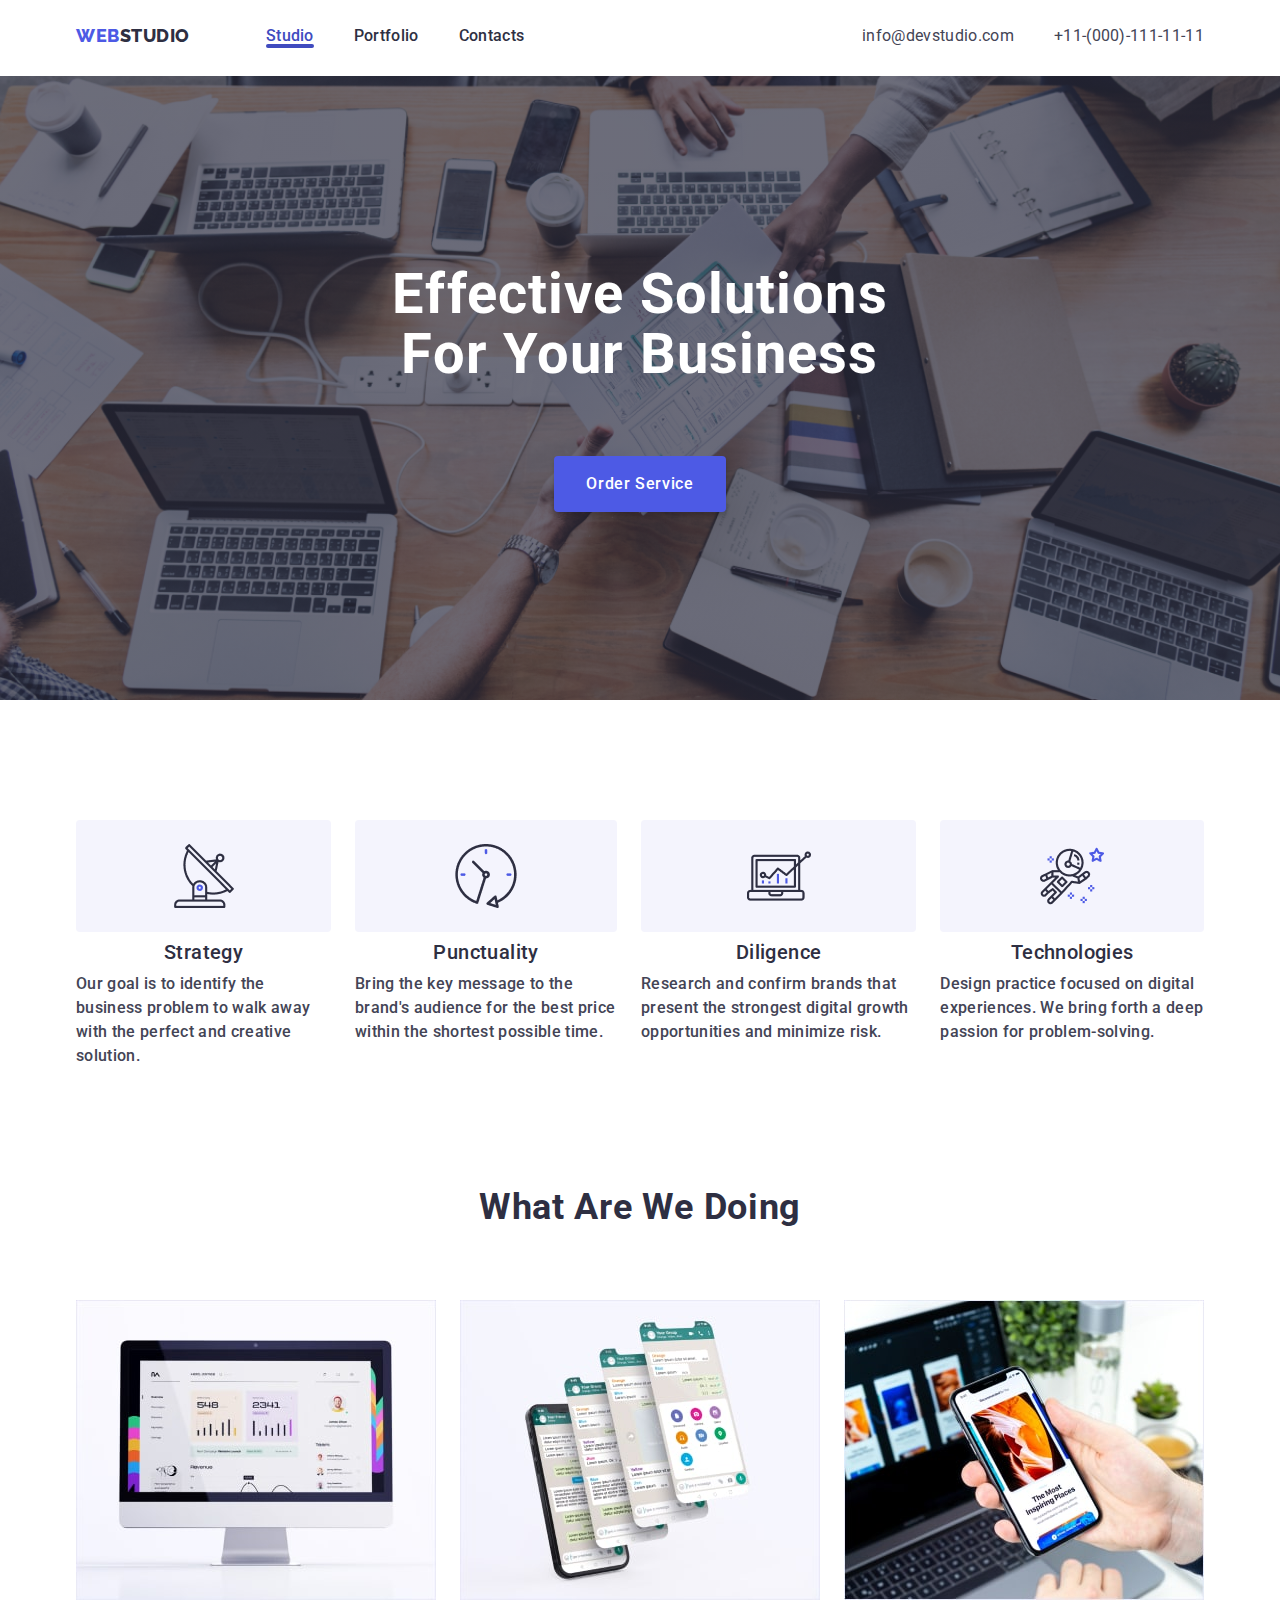
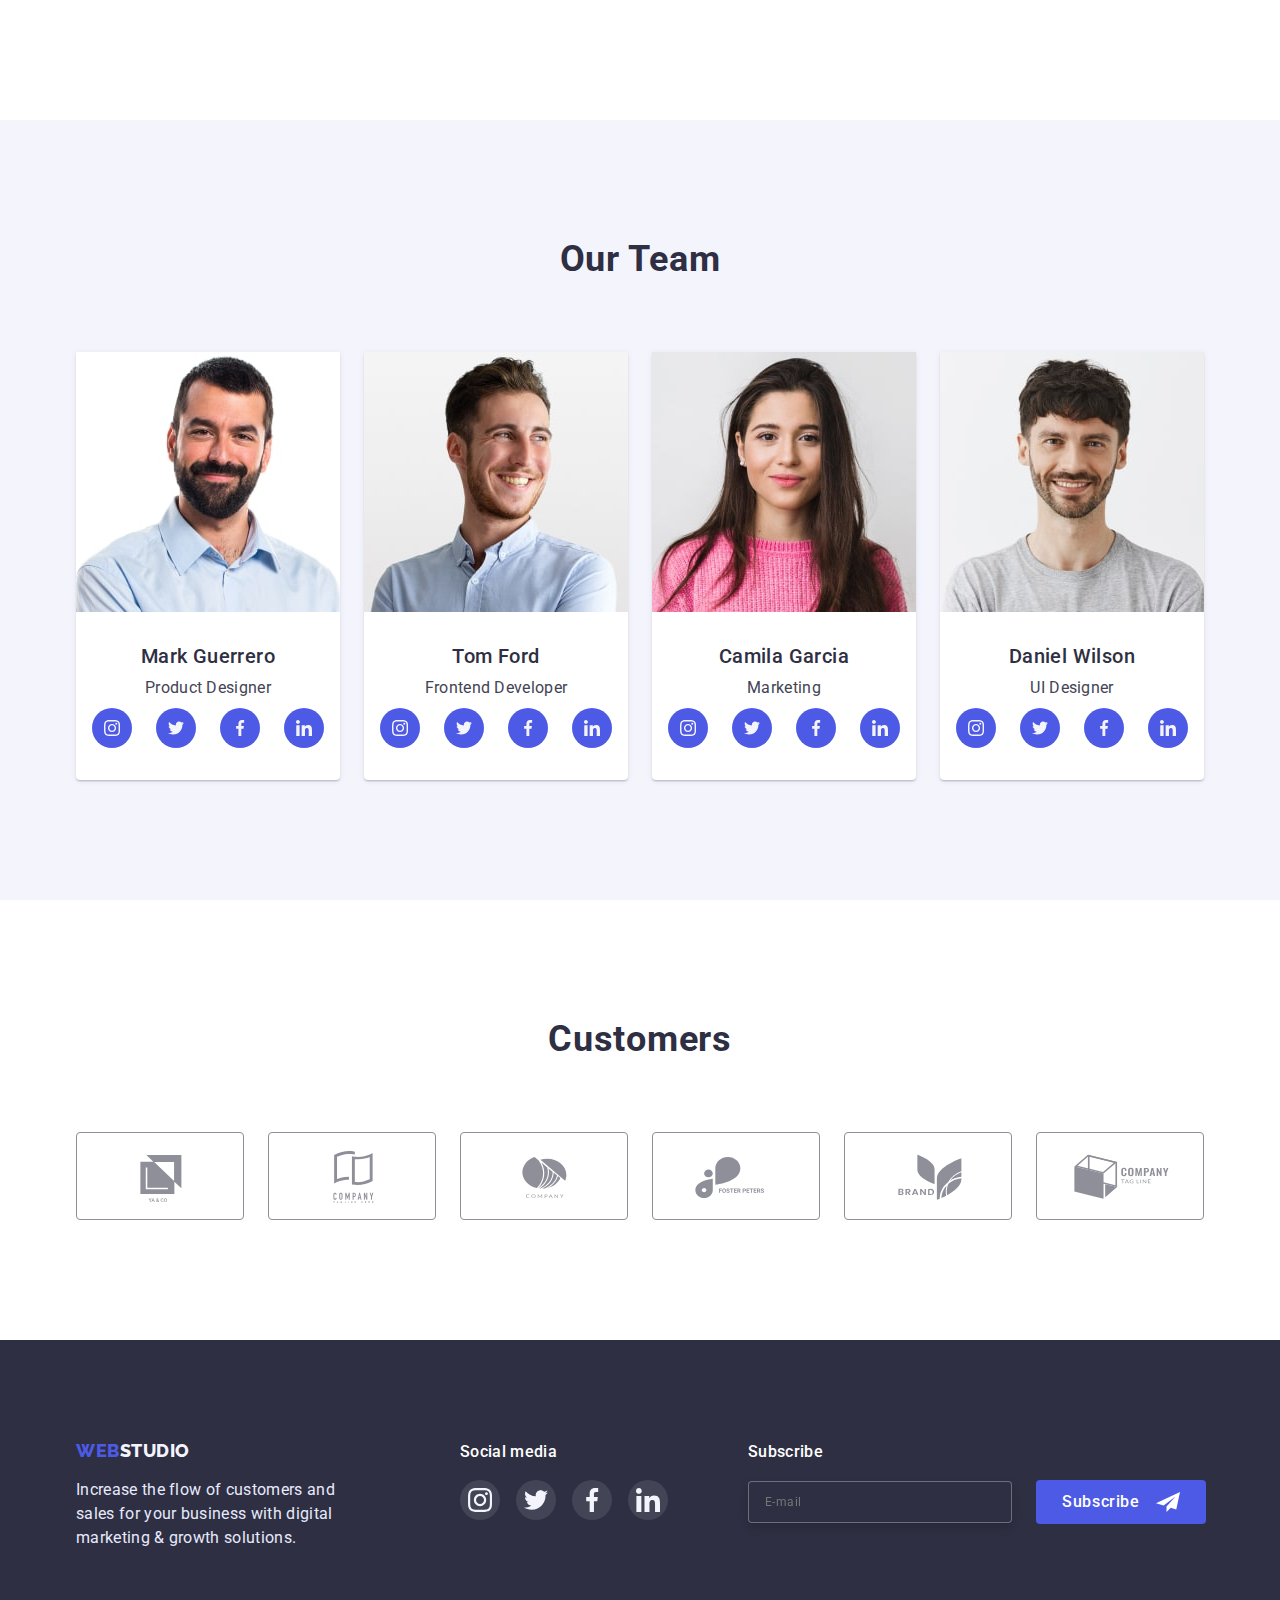
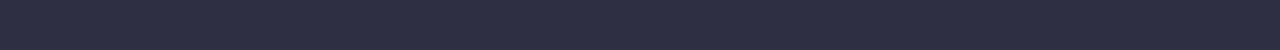
==== commit 1bbdf18d: "add" ====
--- a/index.html
+++ b/index.html
@@ -83,7 +83,7 @@
           <ul class="mobile-connecting">
             <li class="mobile-menu-connect">
               <a class="mobile-menu-connect-tel" href="tel:+11(000)1111111"
-                >+11 (000) 111-11-11</a
+                >+11(000)111-11-11</a
               >
             </li>
             <li class="mobile-menu-connect">
--- a/css/styles.css
+++ b/css/styles.css
@@ -75,7 +75,6 @@
   }
 }
 header {
-  background-color: #d3e73d;
   padding-top: 24px;
   padding-bottom: 24px;
 }
@@ -117,8 +116,7 @@
   stroke: #2e2f42;
 }
 /* ============mobile menu=============== */
-@media screen and (max-height: 915px) {
-}
+
 @media screen and (max-width: 767px) {
   .mobile-menu {
     position: fixed;
@@ -156,6 +154,16 @@
     justify-content: center;
     align-items: center;
   }
+  .mobile-menu-list {
+    max-height: 796px;
+    margin-left: auto;
+    margin-right: auto;
+    display: flex;
+    flex-direction: column;
+  }
+  .mobile-menu-list-wrapper {
+    margin-bottom: 284px;
+  }
   .mobile-menu-item {
     font-weight: 700;
     font-size: 36px;
@@ -172,9 +180,7 @@
   .mobile-menu-list-icon:not(:last-child) {
     margin-bottom: 40px;
   }
-  .mobile-menu-list-wrapper {
-    margin-bottom: 284px;
-  }
+
   .mobile-connecting {
     margin-bottom: 48px;
   }
@@ -200,6 +206,8 @@
   }
   .mobile-soc {
     display: flex;
+    justify-content: space-between;
+    margin-top: auto;
   }
   .mobile-soc-icon {
     width: 40px;
@@ -210,9 +218,9 @@
     justify-content: center;
     align-items: center;
   }
-  .mobile-soc-item:not(:last-child) {
+  /* .mobile-soc-item:not(:last-child) {
     margin-right: 56px;
-  }
+  } */
   .mobile-soc-icon {
     display: flex;
     justify-content: center;
@@ -985,7 +993,6 @@
   box-shadow: 0px 2px 1px rgba(46, 47, 66, 0.08),
     0px 1px 1px rgba(46, 47, 66, 0.16), 0px 1px 6px rgba(46, 47, 66, 0.08);
 }
-*/
 
 /*---------------------------- our project-------------------- */
 
@@ -1005,6 +1012,10 @@
   }
   .project-book-item:not(:last-child) {
     margin-bottom: 48px;
+  }
+  .project-wrapper {
+    margin-right: auto;
+    margin-left: auto;
   }
 }
 
@@ -1138,7 +1149,16 @@
 }
 
 /* =================modal window====================== */
-
+@media screen and (max-width: 767px) {
+  .modal {
+    width: 392px;
+  }
+}
+@media screen and (min-width: 768px) {
+  .modal {
+    width: 408px;
+  }
+}
 .backdrop {
   position: fixed;
   top: 0;
@@ -1148,6 +1168,7 @@
   background: var(--modal-overlay);
   z-index: 100;
   transition: opacity var(--transinion-btn), visibility var(--transinion-btn);
+  overflow-y: scroll;
 }
 .backdrop.is-hidden {
   opacity: 0;
@@ -1155,7 +1176,6 @@
   pointer-events: none;
 }
 .modal {
-  width: 408px;
   min-height: 576px;
   background-color: var(--main);
   position: absolute;
